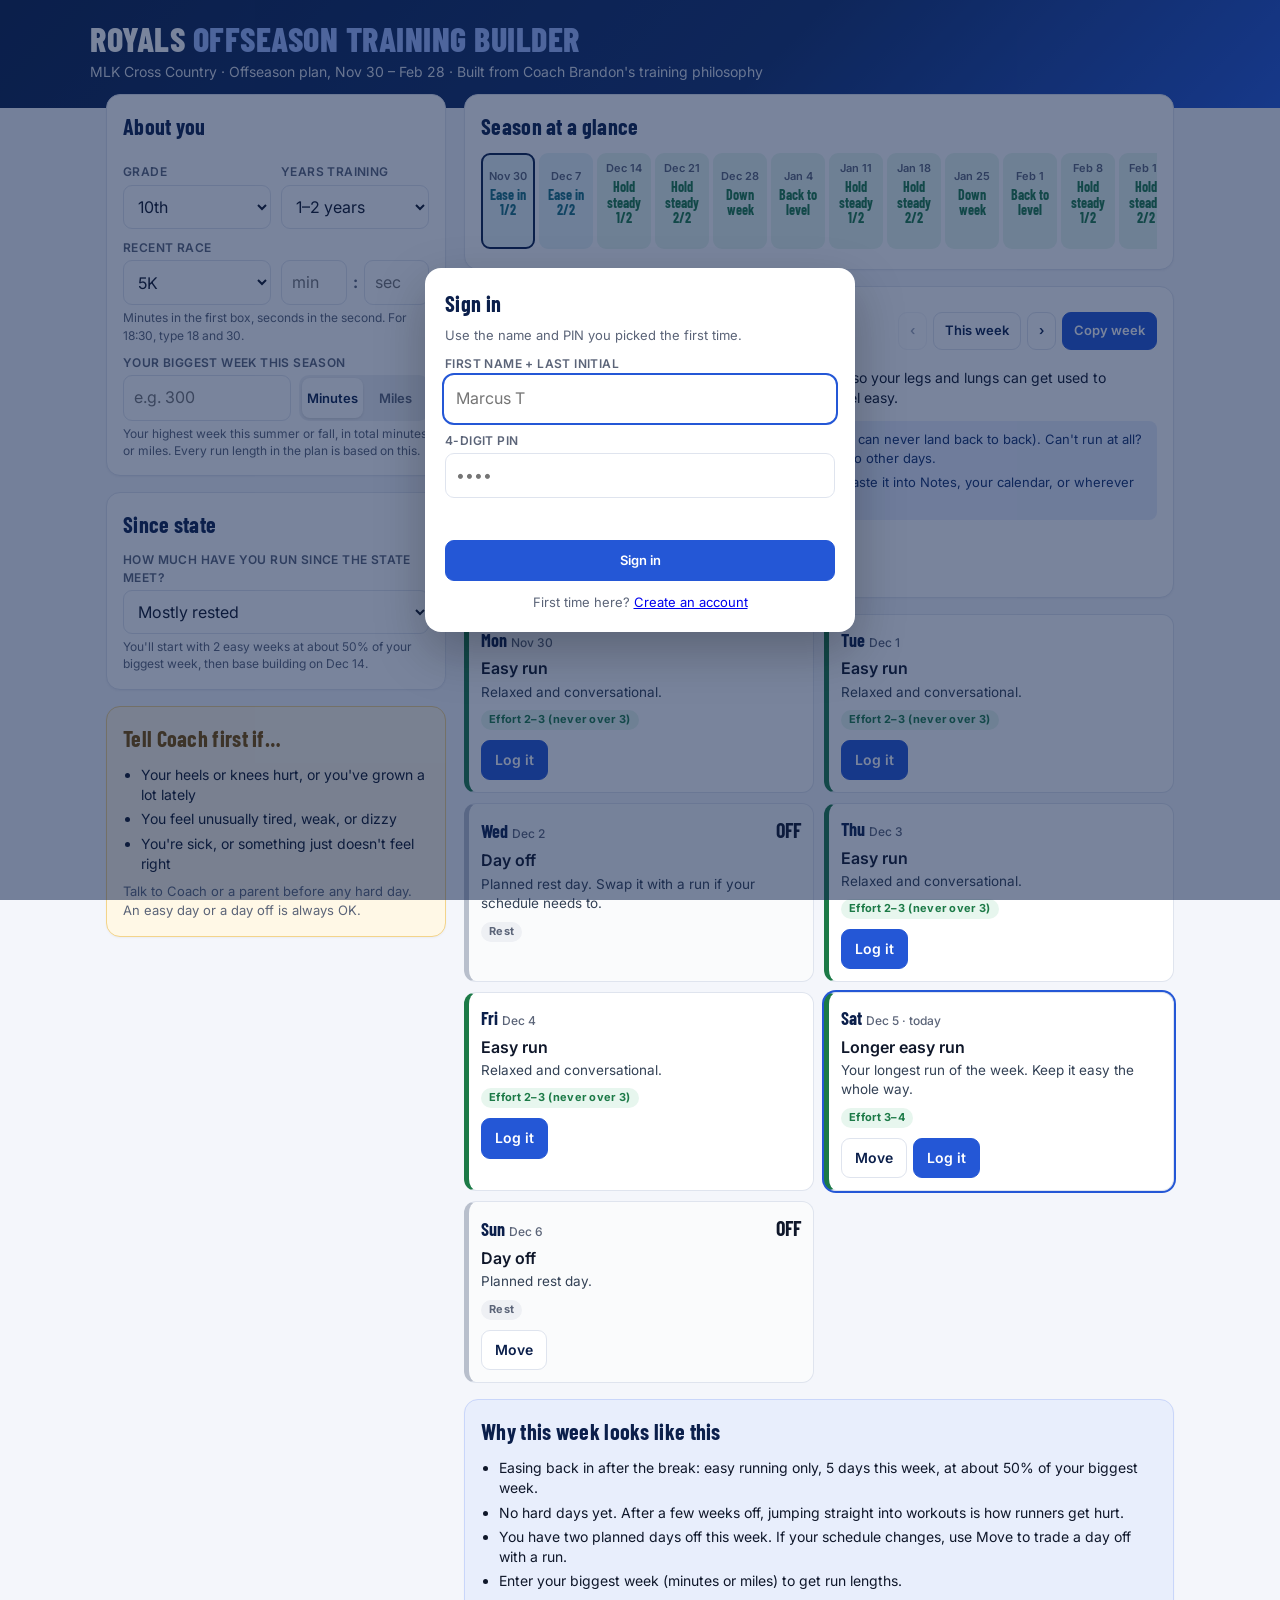
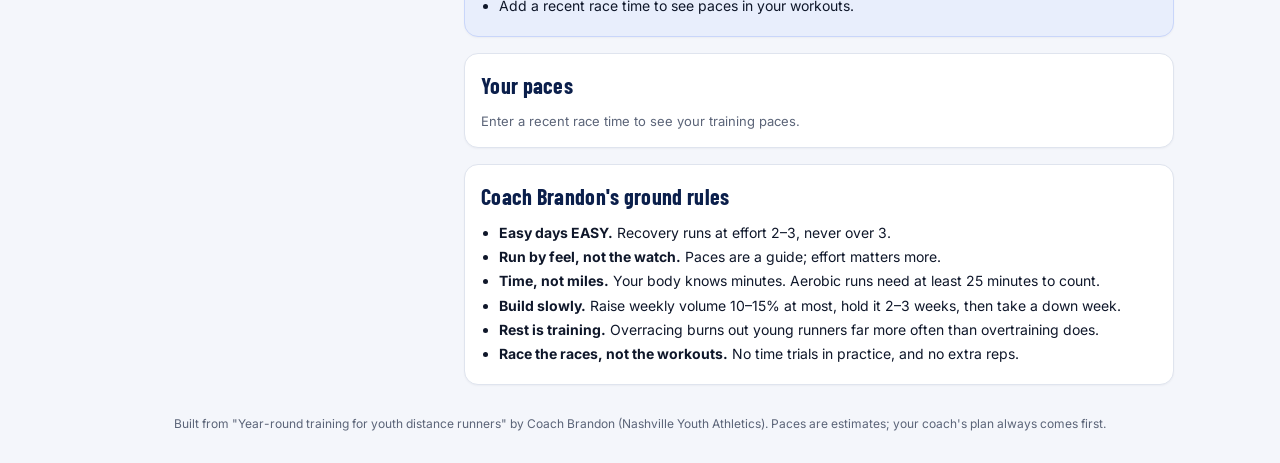
==== training/index.html @ 64d05b0b "Training app: remove Can't run; skipped runs are logged with Log it Co-Authored-By: Claude Opus 5.5 " ====
<!DOCTYPE html>
<html lang="en">
<head>
<meta charset="utf-8">
<meta name="viewport" content="width=device-width, initial-scale=1">
<title>Royals Offseason Training Builder</title>
<meta name="theme-color" content="#0b1f4b">
<meta name="apple-mobile-web-app-capable" content="yes">
<meta name="mobile-web-app-capable" content="yes">
<meta name="apple-mobile-web-app-title" content="Royals XC">
<meta name="application-name" content="Royals XC">
<link rel="apple-touch-icon" href="icon-180.png">
<link rel="icon" type="image/png" href="icon-180.png">
<link rel="preconnect" href="https://fonts.googleapis.com">
<link href="https://fonts.googleapis.com/css2?family=Barlow+Condensed:wght@600;700;800&family=Inter:wght@400;500;600;700&display=swap" rel="stylesheet">
<style>
  :root{
    --navy:#0b1f4b; --navy2:#13306e; --royal:#2457d6; --royal-l:#e8eefc;
    --ink:#0f172a; --muted:#5b6478; --line:#dfe4ee; --bg:#f4f6fb; --card:#fff;
    --easy:#e7f6ee; --easy-i:#1c7a47; --hard:#fdecec; --hard-i:#b42323;
    --long:#fff4e0; --long-i:#9a5b00; --off:#eef0f4; --off-i:#5b6478;
    --race:#ece8fd; --race-i:#5a3fc0; --act:#e6f4f7; --act-i:#17707f;
  }
  *{box-sizing:border-box}
  body{margin:0;font-family:Inter,system-ui,-apple-system,Segoe UI,sans-serif;color:var(--ink);background:var(--bg);line-height:1.45}
  header{background:linear-gradient(135deg,var(--navy),var(--navy2) 60%,var(--royal));color:#fff;padding:22px 18px 26px}
  .wrap{max-width:1100px;margin:0 auto;padding:0 16px}
  header .wrap{padding:0}
  h1{font-family:"Barlow Condensed",sans-serif;font-weight:800;letter-spacing:.5px;font-size:34px;margin:0;line-height:1}
  h1 span{color:#9fbaff}
  header p{margin:6px 0 0;opacity:.85;font-size:14px}
  h2{font-family:"Barlow Condensed",sans-serif;font-weight:700;font-size:22px;margin:0 0 10px;color:var(--navy);letter-spacing:.3px}
  .grid{display:grid;grid-template-columns:340px 1fr;gap:18px;margin:-14px auto 30px}
  @media (max-width:860px){.grid{grid-template-columns:1fr}}
  .card{background:var(--card);border:1px solid var(--line);border-radius:14px;padding:16px;box-shadow:0 1px 2px rgba(15,23,42,.04)}
  .stack{display:flex;flex-direction:column;gap:16px;min-width:0}
  label{display:block;font-size:12px;font-weight:600;color:var(--muted);margin:10px 0 4px;text-transform:uppercase;letter-spacing:.4px}
  input,select{width:100%;padding:10px 10px;border:1px solid var(--line);border-radius:9px;font:inherit;font-size:16px;background:#fff;color:var(--ink)}
  input:focus,select:focus{outline:2px solid var(--royal);outline-offset:1px;border-color:transparent}
  .row{display:grid;grid-template-columns:1fr 1fr;gap:10px}
  .hint{font-size:12px;color:var(--muted);margin-top:4px}
  .seg{display:flex;background:var(--off);border-radius:10px;padding:3px;gap:3px}
  .seg button{flex:1;border:0;background:transparent;padding:6px 4px;border-radius:8px;font:inherit;font-size:13px;font-weight:600;color:var(--muted);cursor:pointer}
  .seg button.on{background:#fff;color:var(--navy);box-shadow:0 1px 3px rgba(0,0,0,.12)}
  .race{display:flex;gap:10px;align-items:flex-start;padding:9px 0;border-bottom:1px solid var(--line)}
  .race:last-child{border-bottom:0}
  .race input[type=checkbox]{width:18px;height:18px;margin-top:2px;flex:none;accent-color:var(--royal)}
  .race .rn{font-weight:600;font-size:14px}
  .race .rd{font-size:12px;color:var(--muted)}
  .race select{margin-top:6px;padding:6px 8px;font-size:14px}
  .race .x{margin-left:auto;border:0;background:none;color:var(--muted);font-size:18px;cursor:pointer;line-height:1}
  .addrow{display:grid;grid-template-columns:1fr 1fr;gap:8px;margin-top:8px}
  .addrow input,.addrow select{font-size:14px;padding:7px 8px}
  .phase{display:flex;flex-wrap:wrap;align-items:center;gap:12px;justify-content:space-between}
  .badge{display:inline-block;background:var(--royal);color:#fff;font-family:"Barlow Condensed",sans-serif;font-weight:700;font-size:18px;padding:3px 12px;border-radius:999px;letter-spacing:.4px}
  .phase .meta{font-size:13px;color:var(--muted);margin-top:4px}
  .weeknav{display:flex;gap:6px;align-items:center}
  .btn{border:1px solid var(--line);background:#fff;border-radius:9px;padding:7px 11px;font:inherit;font-size:13px;font-weight:600;color:var(--navy);cursor:pointer}
  .btn:hover{border-color:var(--royal)}
  .btn.primary{background:var(--royal);color:#fff;border-color:var(--royal)}
  .btn:disabled{opacity:.4;cursor:default}
  .totals{display:flex;gap:18px;flex-wrap:wrap;margin-top:12px}
  .stat b{display:block;font-family:"Barlow Condensed",sans-serif;font-size:28px;color:var(--navy);line-height:1}
  .stat span{font-size:12px;color:var(--muted)}
  .strip{display:flex;gap:4px;overflow-x:auto;padding-bottom:4px}
  .wk{flex:1 0 54px;border:2px solid transparent;border-radius:9px;padding:6px 4px;text-align:center;cursor:pointer;font:inherit;background:var(--off)}
  .wk .d{font-size:11px;font-weight:600;color:var(--muted)}
  .wk .l{font-family:"Barlow Condensed",sans-serif;font-weight:700;font-size:14px;line-height:1.1;margin-top:2px}
  .wk .m{font-size:11px;color:var(--muted)}
  .wk.sel{border-color:var(--navy)}
  .wk.p-race{background:var(--race)} .wk.p-race .l{color:var(--race-i)}
  .wk.p-off{background:var(--off)} .wk.p-off .l{color:var(--off-i)}
  .wk.p-active{background:var(--act)} .wk.p-active .l{color:var(--act-i)}
  .wk.p-base{background:var(--easy)} .wk.p-base .l{color:var(--easy-i)}
  .wk.p-ease{background:var(--act)} .wk.p-ease .l{color:var(--act-i)}
  .legend{display:flex;gap:12px;flex-wrap:wrap;font-size:12px;color:var(--muted);margin-top:8px}
  .legend i{display:inline-block;width:10px;height:10px;border-radius:3px;margin-right:4px;vertical-align:-1px}
  .days{display:grid;grid-template-columns:repeat(auto-fill,minmax(250px,1fr));gap:10px}
  .day{border:1px solid var(--line);border-radius:12px;padding:12px;background:#fff;border-left-width:5px}
  .day.today{box-shadow:0 0 0 2px var(--royal)}
  .day .top{display:flex;justify-content:space-between;align-items:baseline;gap:8px}
  .day .dn{font-family:"Barlow Condensed",sans-serif;font-weight:700;font-size:18px;color:var(--navy)}
  .day .dt{font-size:12px;color:var(--muted);font-family:Inter,sans-serif;font-weight:500}
  .day .min{font-family:"Barlow Condensed",sans-serif;font-weight:700;font-size:20px}
  .day .ttl{font-weight:600;margin:4px 0 2px}
  .day .det{font-size:13.5px;color:#334155}
  .day .ex{font-size:13px;color:var(--royal);margin-top:4px}
  .chip{display:inline-block;font-size:11px;font-weight:700;padding:2px 8px;border-radius:999px;margin-top:8px;letter-spacing:.3px}
  .k-easy{border-left-color:var(--easy-i)} .k-easy .chip{background:var(--easy);color:var(--easy-i)}
  .k-hard{border-left-color:var(--hard-i)} .k-hard .chip{background:var(--hard);color:var(--hard-i)}
  .k-long{border-left-color:var(--long-i)} .k-long .chip{background:var(--long);color:var(--long-i)}
  .k-off{border-left-color:#b8bfcc;background:#fafbfc} .k-off .chip{background:var(--off);color:var(--off-i)}
  .k-act{border-left-color:var(--act-i)} .k-act .chip{background:var(--act);color:var(--act-i)}
  .k-race{border-left-color:var(--race-i)} .k-race .chip{background:var(--race);color:var(--race-i)}
  table{width:100%;border-collapse:collapse;font-size:14px}
  th,td{text-align:left;padding:7px 6px;border-bottom:1px solid var(--line)}
  th{font-size:11px;text-transform:uppercase;letter-spacing:.4px;color:var(--muted)}
  td.n{font-variant-numeric:tabular-nums;font-weight:600}
  ul{margin:0;padding-left:18px} li{margin:4px 0;font-size:14px}
  .warn{background:#fff8e6;border:1px solid #f3d48a}
  .warn h2{color:#7a4d00}
  .muted{color:var(--muted);font-size:13px}
  .info{background:var(--royal-l);border:1px solid #c9d6fa}
  .toast{position:fixed;bottom:18px;left:50%;transform:translateX(-50%);background:var(--navy);color:#fff;padding:9px 16px;border-radius:999px;font-size:14px;opacity:0;transition:opacity .2s;pointer-events:none}
  .toast.show{opacity:1}
  .hdr{display:flex;justify-content:space-between;align-items:flex-end;gap:12px;flex-wrap:wrap}
  .acct{font-size:13px;text-align:right}
  .acct b{font-weight:600}
  .acct button{background:rgba(255,255,255,.15);color:#fff;border:1px solid rgba(255,255,255,.35);border-radius:8px;padding:4px 9px;font:inherit;font-size:12px;cursor:pointer;margin-left:6px}
  .sync{display:block;font-size:11.5px;opacity:.8;margin-top:3px}
  .acts{display:flex;gap:6px;flex-wrap:wrap;margin-top:10px}
  .acts button{border:1px solid var(--line);background:#fff;border-radius:9px;padding:9px 13px;min-height:40px;font:inherit;font-size:14px;font-weight:600;color:var(--navy);cursor:pointer}
  .acts button.log{background:var(--royal);border-color:var(--royal);color:#fff}
  .logged{margin-top:8px;font-size:13px;font-weight:600;color:var(--easy-i);background:var(--easy);border-radius:8px;padding:5px 8px}
  .logged.hurt{color:var(--hard-i);background:var(--hard)}
  .moved{font-size:11px;font-weight:700;color:var(--royal);margin-left:6px}
  .ov{position:fixed;inset:0;background:rgba(11,31,75,.55);display:none;align-items:center;justify-content:center;padding:16px;z-index:50}
  .ov.show{display:flex}
  .modal{background:#fff;border-radius:16px;max-width:430px;width:100%;padding:20px;max-height:90vh;overflow:auto;box-shadow:0 20px 50px rgba(0,0,0,.25)}
  .modal h2{margin-bottom:6px}
  .opt{display:block;width:100%;text-align:left;border:1px solid var(--line);background:#fff;border-radius:10px;padding:10px 12px;margin-top:8px;font:inherit;font-size:14px;cursor:pointer}
  .opt:hover{border-color:var(--royal)}
  .opt[disabled]{opacity:.5;cursor:default}
  .opt small{display:block;color:var(--muted);font-size:12px}
  .err{color:var(--hard-i);font-size:13px;margin-top:8px;min-height:18px}
  .mrow{display:flex;gap:8px;margin-top:16px}
  .mrow .btn{flex:1;padding:10px}
  .banner{background:#fff8e6;border-bottom:1px solid #f3d48a;color:#7a4d00;font-size:13px;text-align:center;padding:7px 12px;display:none}
  .banner.show{display:block}
  .check{display:flex;align-items:center;gap:8px;margin-top:12px;font-size:14px;font-weight:600}
  .check input{width:18px;height:18px;accent-color:var(--hard-i)}
  textarea{width:100%;padding:9px 10px;border:1px solid var(--line);border-radius:9px;font:inherit;font-size:16px;min-height:70px;resize:vertical}
  .stat.small b{font-size:20px;padding-top:6px}
  .tips{margin-top:12px;background:var(--royal-l);border-left:4px solid var(--royal);border-radius:8px;padding:9px 12px;font-size:13px;line-height:1.45;color:var(--navy2)}
  .tips p{margin:0}
  .tips p + p{margin-top:6px}
  .tips p:empty{display:none}
  .tips b{color:var(--navy)}
  .btn{min-height:38px}
  .banner.show + .grid{margin-top:14px}
  .editinfo{display:none}
  @media (max-width:860px){
    header{padding:18px 16px 24px}
    h1{font-size:28px}
    header p{font-size:13px}
    .grid.ready > .stack:last-child{order:-1}
    .grid.ready .editinfo{display:inline-flex;align-items:center}
    .weeknav{flex-wrap:wrap}
    .modal{padding:18px;border-radius:14px}
    .ov{align-items:flex-end;padding:0}
    .modal{max-width:none;border-radius:16px 16px 0 0;max-height:88vh}
  }
  footer{text-align:center;font-size:12px;color:var(--muted);padding:0 16px 30px}
</style>
</head>
<body>
<header>
  <div class="wrap hdr">
    <div>
      <h1>ROYALS <span>OFFSEASON TRAINING BUILDER</span></h1>
      <p>MLK Cross Country · Offseason plan, Nov 30 – Feb 28 · Built from Coach Brandon's training philosophy</p>
    </div>
    <div class="acct" id="acct"></div>
  </div>
</header>
<div class="banner" id="banner"></div>

<div class="wrap grid">
  <!-- LEFT -->
  <div class="stack" id="infoCol">
    <div class="card">
      <h2>About you</h2>
      <div class="row">
        <div>
          <label for="grade">Grade</label>
          <select id="grade">
            <option value="9">9th</option><option value="10">10th</option>
            <option value="11">11th</option><option value="12">12th</option>
          </select>
        </div>
        <div>
          <label for="tage">Years training</label>
          <select id="tage">
            <option value="new">First season</option>
            <option value="mid">1–2 years</option>
            <option value="adv">3+ years</option>
          </select>
        </div>
      </div>
      <label>Recent race</label>
      <div class="row">
        <select id="event">
          <option value="5000">5K</option>
          <option value="2mi">2 mile</option>
          <option value="3200">3200 m</option>
          <option value="1600">1600 m</option>
          <option value="mile">Mile</option>
        </select>
        <div style="display:grid;grid-template-columns:1fr auto 1fr;gap:6px;align-items:center">
          <input id="tMin" type="number" inputmode="numeric" min="0" max="99" placeholder="min" aria-label="Minutes">
          <b style="color:var(--muted)">:</b>
          <input id="tSec" type="number" inputmode="numeric" min="0" max="59" placeholder="sec" aria-label="Seconds">
        </div>
      </div>
      <div class="hint">Minutes in the first box, seconds in the second. For 18:30, type 18 and 30.</div>
      <label for="peak">Your biggest week this season</label>
      <div style="display:grid;grid-template-columns:1fr 130px;gap:8px">
        <input id="peak" type="number" min="0" step="any" placeholder="e.g. 300">
        <div class="seg" id="unit"><button data-v="min">Minutes</button><button data-v="mi">Miles</button></div>
      </div>
      <div class="hint" id="peakHint">Your highest week this summer or fall, in total minutes or miles. Every run length in the plan is based on this.</div>
    </div>

    <div class="card">
      <h2>Since state</h2>
      <label for="since">How much have you run since the state meet?</label>
      <select id="since">
        <option value="rested">Mostly rested</option>
        <option value="some">Some easy runs</option>
        <option value="regular">Kept running regularly</option>
      </select>
      <div class="hint" id="sinceHint">This sets how gently your plan starts on Nov 30.</div>
    </div>

    <div class="card warn">
      <h2>Tell Coach first if…</h2>
      <ul>
        <li>Your heels or knees hurt, or you've grown a lot lately</li>
        <li>You feel unusually tired, weak, or dizzy</li>
        <li>You're sick, or something just doesn't feel right</li>
      </ul>
      <p class="muted" style="margin:8px 0 0">Talk to Coach or a parent before any hard day. An easy day or a day off is always OK.</p>
    </div>
  </div>

  <!-- RIGHT -->
  <div class="stack">
    <div class="card">
      <h2>Season at a glance</h2>
      <div class="strip" id="strip"></div>
    </div>

    <div class="card">
      <div class="phase">
        <div>
          <span class="badge" id="phaseName">—</span>
          <div class="meta" id="phaseMeta"></div>
        </div>
        <div class="weeknav">
          <button class="btn" id="prev" aria-label="Previous week">‹</button>
          <button class="btn" id="thisWk">This week</button>
          <button class="btn" id="next" aria-label="Next week">›</button>
          <button class="btn primary" id="copy">Copy week</button>
          <button class="btn editinfo" id="editInfo">My info</button>
        </div>
      </div>
      <p id="phaseBlurb" style="margin:10px 0 0;font-size:14px"></p>
      <div class="tips">
        <p id="flexHint"></p>
        <p><b>Copy week</b> copies this week's plan as text, so you can paste it into Notes, your calendar, or wherever you want.</p>
      </div>
      <div class="totals" id="totals"></div>
    </div>

    <div class="days" id="days"></div>

    <div class="card info">
      <h2>Why this week looks like this</h2>
      <ul id="why"></ul>
    </div>

    <div class="card">
      <h2>Your paces</h2>
      <div id="paces"></div>
    </div>

    <div class="card">
      <h2>Coach Brandon's ground rules</h2>
      <ul>
        <li><b>Easy days EASY.</b> Recovery runs at effort 2–3, never over 3.</li>
        <li><b>Run by feel, not the watch.</b> Paces are a guide; effort matters more.</li>
        <li><b>Time, not miles.</b> Your body knows minutes. Aerobic runs need at least 25 minutes to count.</li>
        <li><b>Build slowly.</b> Raise weekly volume 10–15% at most, hold it 2–3 weeks, then take a down week.</li>
        <li><b>Rest is training.</b> Overracing burns out young runners far more often than overtraining does.</li>
        <li><b>Race the races, not the workouts.</b> No time trials in practice, and no extra reps.</li>
      </ul>
    </div>
  </div>
</div>

<footer>Built from "Year-round training for youth distance runners" by Coach Brandon (Nashville Youth Athletics). Paces are estimates; your coach's plan always comes first.</footer>
<div class="toast" id="toast"></div>
<div class="ov" id="ov"><div class="modal" id="modal" role="dialog" aria-modal="true"></div></div>

<script>
(function(){
  // Paste the Google Apps Script web app URL here. Leave empty to run without saving to the team Sheet.
  const API_URL = "https://script.google.com/macros/s/AKfycbyN1mjMVPhzrtuq2PAAvXBDLstGLhq-Xjg35bJGu5bC55Ksp9wz_vgMCnXfyFlCyE2B/exec";
  const $ = id => document.getElementById(id);
  const DAYS=["Mon","Tue","Wed","Thu","Fri","Sat","Sun"];
  const DIST={"1600":1600,"mile":1609.34,"3200":3200,"2mi":3218.69,"5000":5000};
  const D = (y,m,d) => new Date(y,m-1,d);
  const START=D(2026,11,30), END=D(2027,2,28), STATE=D(2026,11,7);
  const OFF_DAYS=10, ACTIVE_DAYS=14;
  const RACES=[
    {id:"rl",   name:"Running Lane XC Championships", date:"2026-12-05", dist:"5k"}
  ];
  const TURKEY_DAYS=[["2026-11-26","Thu, Nov 26 (Thanksgiving)"],["2026-11-27","Fri, Nov 27"],["2026-11-28","Sat, Nov 28"],["2026-11-29","Sun, Nov 29"]];

  // ---------- state ----------
  let S={grade:"10",tage:"mid",event:"5000",time:"",peak:"",unit:"min",races:{},turkey:false,turkeyDay:"2026-11-26",custom:[],weeks:{},since:"rested"};
  const BLANK=JSON.parse(JSON.stringify(S));
  try{ const s=JSON.parse(localStorage.getItem("royalsTB2")||"null"); if(s) S=Object.assign(S,s); }catch(e){}
  let LOGS={}; try{ LOGS=JSON.parse(localStorage.getItem("royalsLogs")||"{}")||{}; }catch(e){}
  let SESS=null; try{ SESS=JSON.parse(localStorage.getItem("royalsSess")||"null"); }catch(e){}
  const saveLocal=()=>{ try{ localStorage.setItem("royalsTB2",JSON.stringify(S)); localStorage.setItem("royalsLogs",JSON.stringify(LOGS)); }catch(e){} };
  let saveTimer=null;
  const save=()=>{ saveLocal(); if(API_URL && SESS){ clearTimeout(saveTimer); setSync("Saving…"); saveTimer=setTimeout(pushSettings,1200); } };

  // ---------- date helpers ----------
  const parseISO=s=>{ const [y,m,d]=s.split("-").map(Number); return new Date(y,m-1,d); };
  const iso=d=>d.getFullYear()+"-"+String(d.getMonth()+1).padStart(2,"0")+"-"+String(d.getDate()).padStart(2,"0");
  const addDays=(d,n)=>{ const x=new Date(d); x.setDate(x.getDate()+n); return x; };
  const dayDiff=(a,b)=>Math.round((a-b)/864e5);
  const mondayOf=d=>{ const x=new Date(d.getFullYear(),d.getMonth(),d.getDate()); x.setDate(x.getDate()-((x.getDay()+6)%7)); return x; };
  const short=d=>d.toLocaleDateString(undefined,{month:"short",day:"numeric"});
  const today=(()=>{ const n=new Date(); return new Date(n.getFullYear(),n.getMonth(),n.getDate()); })();

  // ---------- paces ----------
  function parseTime(s){ if(!s) return null; s=String(s).trim(); if(!s) return null;
    if(!s.includes(":")){ const m=s.match(/^(\d{1,2})[.,\s](\d{1,2})$/); if(m) s=m[1]+":"+m[2].padStart(2,"0"); }
    const p=s.split(":").map(Number); if(p.some(isNaN)) return null; let t=0; for(const v of p) t=t*60+v; return t>0?t:null; }
  function fmt(sec){ sec=Math.round(sec); const m=Math.floor(sec/60), s=sec%60; return m+":"+String(s).padStart(2,"0"); }
  let P=null;
  // Coach: show a 5–10 minute range instead of one number (5-min range under 60 min, 10-min range at 60+)
  function band(x){ if(!x || !x.min || x.kind==="off" || x.kind==="race") return null;
    const w = x.min>=60 ? 10 : 5; const lo=Math.max(25, Math.floor((x.min-w/2)/5)*5); return [lo, lo+w]; }
  const bandTxt = x => { const b=band(x); return b ? `${b[0]}–${b[1]} min` : (x&&x.min? x.min+" min" : ""); };
  function weekBand(ds){ let lo=0, hi=0; ds.forEach(x=>{ if(!x||!x.min) return; const b=band(x); if(b){ lo+=b[0]; hi+=b[1]; } else { lo+=x.min; hi+=x.min; } }); return [lo,hi]; }
  // Tinman's Running Calculator (finalsurge.com/tinman-calculator), 5K input, every 30 s from 14:30 to 30:00.
  // Columns: 5K sec, eq 800, eq mile, eq 3000, eq 2 mi, eq 5K, eq 10K, easy slow/fast, recovery slow/fast, CV slow/fast, tempo slow/fast (paces in sec per mile)
  const TIN=[[870,116,256.2,506.8,545.9,870,1811.3,417.5,390.7,466.4,432.4,299.2,292.6,338.1,321.3],[900,120,265,524.2,564.8,900,1873.8,431.1,403.5,481.6,446.5,309,302.2,349.2,331.7],[930,124.1,273.9,541.7,583.6,930,1936.2,444.7,416.2,496.8,460.6,318.7,311.7,360.2,342.2],[960,128.1,282.7,559.2,602.4,960,1998.7,458.2,428.9,511.9,474.7,328.4,321.2,371.2,352.6],[990,132.1,291.5,576.7,621.2,990,2061.1,471.8,441.6,527.1,488.7,338.2,330.7,382.1,363.1],[1020,136.1,300.4,594.1,640.1,1020,2123.6,485.3,454.2,542.2,502.7,347.8,340.2,393.1,373.5],[1050,140.1,309.2,611.6,658.9,1050,2186.1,498.8,466.9,557.2,516.7,357.5,349.6,404,383.8],[1080,144.1,318,629.1,677.7,1080,2248.5,512.2,479.5,572.3,530.6,367.2,359.1,414.9,394.2],[1110,148.1,326.9,646.6,696.5,1110,2311,525.7,492.1,587.3,544.6,376.8,368.5,425.8,404.6],[1140,152.1,335.7,664,715.4,1140,2373.4,539.1,504.6,602.3,558.5,386.4,377.9,436.7,414.9],[1170,156.1,344.5,681.5,734.2,1170,2435.9,552.5,517.2,617.3,572.4,396,387.3,447.6,425.2],[1200,160.1,353.4,699,753,1200,2498.4,565.9,529.7,632.3,586.2,405.6,396.7,458.4,435.5],[1230,164.1,362.2,716.5,771.8,1230,2560.8,579.3,542.2,647.2,600.1,415.2,406.1,469.2,445.8],[1260,168.1,371,733.9,790.7,1260,2623.3,592.6,554.7,662.1,613.9,424.8,415.4,480,456.1],[1290,172.1,379.9,751.4,809.5,1290,2685.7,606,567.2,677,627.7,434.4,424.8,490.8,466.3],[1320,176.1,388.7,768.9,828.3,1320,2748.2,619.3,579.7,691.9,641.5,443.9,434.1,501.6,476.6],[1350,180.1,397.5,786.4,847.1,1350,2810.7,632.6,592.1,706.7,655.3,453.4,443.4,512.4,486.8],[1380,184.1,406.4,803.8,866,1380,2873.1,645.9,604.5,721.6,669.1,463,452.7,523.2,497.1],[1410,188.1,415.2,821.3,884.8,1410,2935.6,659.1,617,736.4,682.8,472.5,462,533.9,507.3],[1440,192.1,424,838.8,903.6,1440,2998,672.4,629.4,751.2,696.5,482,471.3,544.6,517.5],[1470,196.1,432.9,856.3,922.4,1470,3060.5,685.6,641.7,766,710.2,491.4,480.6,555.3,527.6],[1500,200.1,441.7,873.7,941.3,1500,3122.9,698.8,654.1,780.8,723.9,500.9,489.8,566.1,537.8],[1530,204.1,450.5,891.2,960.1,1530,3185.4,712,666.5,795.5,737.6,510.4,499.1,576.7,548],[1560,208.1,459.4,908.7,978.9,1560,3247.9,725.2,678.8,810.2,751.2,519.8,508.3,587.4,558.1],[1590,212.1,468.2,926.2,997.7,1590,3310.3,738.4,691.1,824.9,764.9,529.3,517.6,598.1,568.2],[1620,216.1,477,943.6,1016.6,1620,3372.8,751.5,703.5,839.6,778.5,538.7,526.8,608.7,578.4],[1650,220.1,485.9,961.1,1035.4,1650,3435.2,764.7,715.8,854.3,792.1,548.1,536,619.4,588.5],[1680,224.1,494.7,978.6,1054.2,1680,3497.7,777.8,728,869,805.7,557.5,545.2,630,598.6],[1710,228.1,503.5,996.1,1073.1,1710,3560.2,790.9,740.3,883.6,819.3,566.9,554.4,640.7,608.7],[1740,232.1,512.4,1013.5,1091.9,1740,3622,804,752.6,898.3,832.9,576.3,563.6,651.3,618.8],[1770,236.1,521.2,1031,1110.7,1770,3685,817.1,764.8,912.9,846.4,585.7,572.8,661.9,628.8],[1800,240.1,530,1048.5,1129.5,1800,3747,830.2,777.1,927.5,860,595.1,581.9,672.5,638.9]];
  const AEROBIC_FLOOR=420; // Coach: no aerobic run faster than 7:00/mi
  function tin(col,t5){ const R=TIN; let i=0; while(i<R.length-2 && R[i+1][0]<t5) i++;
    const a=R[i], b=R[i+1], f=(t5-a[0])/(b[0]-a[0]); return a[col]+(b[col]-a[col])*f; }
  // race time -> Tinman 5K equivalent (ratios from the same calculator)
  const TO5K={"5000":1,"mile":0.29446,"1600":0.29252,"2mi":0.62749,"3200":0.62364};
  function makePaces(){
    const t=parseTime(S.time); if(!t) return null;
    const t5=t/(TO5K[S.event]||1);
    const race={"800":[1,800],"mile":[2,1609.34],"3k":[3,3000],"2mi":[4,3218.69],"5k":[5,5000],"10k":[6,10000]}; const o={};
    for(const k in race){ const [c,d]=race[k]; o[k]={ppm:tin(c,t5)/d}; }
    const cv=(tin(11,t5)+tin(12,t5))/2; o.cv={ppm:cv/1609.34};
    // Aerobic band (option B, Coach-approved caution): fast end of Tinman easy -> fast end of Tinman recovery, never faster than 7:00
    const eF=Math.max(AEROBIC_FLOOR,tin(8,t5)), eS=Math.max(eF+15,tin(10,t5));
    o.easy=[eF,eS]; o.rec=[tin(10,t5),tin(9,t5)]; o.t5=t5;
    o.easyMile=(eF+eS)/2; return o;
  }
  const paceRange=r=>`${fmt(r[0])}–${fmt(r[1])}/mi`;
  const pz=k=>P?` (${fmt(P[k].ppm*1609.34)}/mi · ${fmt(P[k].ppm*400)} per 400)`:"";
  const sp=(m,k)=>P?` (~${fmt(P[k].ppm*m)} each)`:"";
  const RPNAME={"5k":"5K","2mi":"2-mile","mile":"mile"};
  const AERDET=(base)=> (base||"Conversational pace.") + (P?` About ${paceRange(P.easy)}, or slower.`:"");
  const RECDET=()=> "Very easy. Keep it short." + (P?` About ${paceRange(P.rec)}.`:"");

  // ---------- workout pieces ----------
  const E={rec:"Effort 2–3 (never over 3)",aer:"Effort 3–4",longProg:"Effort 4 → 7 by the last 10 min",tempo:"Effort 7–8",prog:"Effort 2–3 → 7–8",rp:"Race-pace work",cap:"98% — hard, not all-out",race:"Race day",off:"Rest",act:"Optional · effort 2–3"};
  const HILLS="+ hill striders after: 6–8 × ~20 sec up a gentle (4–5%) hill at mile-race effort, walk/jog down";
  const STRIDES=()=>"+ 6–10 striders: 70–100 m at mile race pace"+(P?` (~${fmt(P.mile.ppm*100)} per 100 m)`:"")+", full recovery";
  const WUCD=" Warm up and cool down 10–15 min each.";

  // ---------- races ----------
  function chosenRaces(){
    const list=[];
    RACES.forEach(r=>{ if(S.races[r.id]) list.push({name:r.name,date:parseISO(r.date),dist:r.dist}); });
    (S.custom||[]).forEach(c=>{ if(c.on!==false && c.date) list.push({name:c.name||"Race",date:parseISO(c.date),dist:c.dist||"5k"}); });
    return list.filter(r=>r.date>=START && r.date<=END).sort((a,b)=>a.date-b.date);
  }

  // ---------- day rules ----------
  const isHard = x => !!x && (x.kind==="hard" || x.kind==="long" || !!x.long || x.kind==="race");
  const isLocked = x => !x || x.kind==="race" || x.ttl==="Shakeout" || x.phase==="off" || x.phase==="active" || /Thanksgiving/.test(x.ttl||"");

  // ---------- plan engine ----------
  const DEFAULT_EASY=8.5*60; // sec/mile if no race time
  function peakMinutes(){
    const v=+S.peak||0; if(S.unit!=="mi") return v;
    const pace=P?P.easyMile:DEFAULT_EASY; return Math.round(v*pace/60/5)*5;
  }
  const isNewer = () => S.tage==="new" || String(S.grade)==="9";
  const ceilPct = () => isNewer() ? 1.05 : 1.10;   // Coach: top out 5–10% above last season's max
  function startLevel(){ const base={rested:0,some:1,regular:2}[S.since||"rested"]; let lv=Math.min(2, base + (S.tage==="adv"?1:0)); if(isNewer()) lv=Math.min(lv,1); return lv; }
  function plan(){
    P=makePaces();
    const peak=peakMinutes();
    const races=[], last=STATE, offEnd=STATE, activeEnd=STATE, turkey=null;
    const baseStart=new Date(START);
    const r5=x=>Math.round(x/5)*5;
    const days={};

    // pass 2: base weeks (Mon–Sun)
    const inc = S.tage==="adv"?0.15:0.10;
    const HOLD = 2;   // manual: hold a new level 2–3 weeks; 2 so everyone reaches the ceiling by Feb 28
    const lv=startLevel();               // 0 = mostly rested, 1 = some easy runs, 2 = kept running
    const startPct=[0.5,0.6,0.7][lv], easeWeeks = lv===2 ? 0 : 2;
    let v=peak*startPct, L=peak, ph="ramp", hold=0, k=0, prevPlanned=0;
    const weekInfo={};
    for(let m=new Date(baseStart); m<=END; m=addDays(m,7), k++){
      let T,label,note;
      if(k<easeWeeks){
        if(k>0) v=v*1.10; T=Math.round(v/5)*5; label=`Ease in ${k+1}/2`;
        note = k===0 ? `Easing back in after the break: easy running only, 5 days this week, at about ${Math.round(startPct*100)}% of your biggest week.`
                     : "Still easing in: a little more running, plus one day of relaxed strides. Workouts start next week.";
        const ease=[
          {kind:"easy",flex:true,w:1,ttl:"Easy run",det:AERDET("Relaxed and conversational."),eff:E.rec},
          {kind:"easy",flex:true,w:1,ttl:"Easy run",det:AERDET("Relaxed and conversational."),eff:E.rec},
          {kind:"off",fixed:0,ttl:"Day off",det:"Planned rest day. Swap it with a run if your schedule needs to.",eff:E.off},
          {kind:"easy",flex:true,w:1,ttl:"Easy run",det:AERDET("Relaxed and conversational."),ex:k===1?STRIDES():"",eff:E.rec},
          {kind:"easy",flex:true,w:1,ttl:"Easy run",det:AERDET("Relaxed and conversational."),eff:E.rec},
          {kind:"easy",flex:true,w:1.3,ttl:"Longer easy run",det:AERDET("Your longest run of the week. Keep it easy the whole way."),eff:E.aer},
          {kind:"off",fixed:0,ttl:"Day off",det:"Planned rest day.",eff:E.off}
        ].map(o=>Object.assign({},o));
        if(T>0){ const flex=ease.filter(o=>o.flex), sw=flex.reduce((a,o)=>a+o.w,0);
          flex.forEach(o=>o.min=r5(Math.min(80,Math.max(25,T*o.w/sw)))); ease.forEach(o=>{ if(o.min==null) o.min=o.fixed||0; }); prevPlanned=ease.reduce((t,o)=>t+(o.min||0),0); }
        ease.forEach((o,i)=>{ const dd=addDays(m,i); o.phase="ease"; o.date=dd; days[iso(dd)]=o; });
        weekInfo[iso(m)]={T,label,note};
        continue;
      }
      if(ph==="ramp"){ if(k>0) v=Math.min((k===easeWeeks&&prevPlanned?prevPlanned:v)*(1+inc),L); T=v; label="Build";
        note= k===0 ? `First week back. You start at about ${Math.round(startPct*100)}% of your biggest week and build up from there.`
            : k===easeWeeks ? `Base building starts: workouts, hills, and a long run, with volume up about ${Math.round(inc*100)}% from last week.`
            : `Build week: up to ${Math.round(inc*100)}% more than last week.`;
        if(v>=L-0.5){ ph="hold"; hold=1; label=`Hold steady 1/${HOLD}`; note=`You're back to your biggest week. Hold it here for ${HOLD} weeks.`; } }
      else if(ph==="hold"){ hold++; T=L; label=`Hold steady ${hold}/${HOLD}`; note=`Same volume as last week, week ${hold} of ${HOLD} at this level.`; if(hold>=HOLD) ph="down"; }
      else if(ph==="down"){ T=L*0.9; label="Down week"; note="Down week: about 10% less, and a full day off. Get ready for a new high."; ph="return"; }
      else { T=L; const cap=peak*ceilPct(), next=Math.min(L*1.10,cap);
        label="Back to level"; note = next>L+0.5 ? "Back up to your previous high. Next week sets a new personal best." : `Back up to your top level. You've reached your offseason ceiling (about ${Math.round((ceilPct()-1)*100)}% above your biggest XC week), so you'll hold here from now on.`;
        L=next; ph="hold"; hold=0; }
      T=Math.round(T/5)*5;
      const down=label==="Down week";
      const variants=[
        {kind:"hard",flex:true,w:1.1,ttl:"Progression run",det:"Start easy and get a little faster the whole way. Finish the last 20% strong.",eff:E.prog},
        {kind:"hard",flex:true,w:1.1,ttl:"Fartlek",det:"A slightly longer run with 8–10 hard surges at 2-mile/5K race effort. Pick a light pole or mailbox, run hard to it, then settle back to easy.",eff:"Easy + surges"}
      ];
      if(S.tage==="adv"){ const len=[20,25,30][k%3]; variants.push({kind:"hard",fixed:len+25,ttl:"Tempo run",det:`${len} min at a comfortably hard effort. Run by feel and don't chase a pace.`+WUCD,eff:E.tempo}); }
      const tpl=[
        {kind:"easy",flex:true,w:1,ttl:"Aerobic run",det:AERDET(),ex:STRIDES(),eff:E.aer},
        {kind:"easy",flex:true,w:1,ttl:"Aerobic run",det:AERDET(),eff:E.aer},
        variants[k%variants.length],
        down?{kind:"off",fixed:0,ttl:"Day off",det:"Your planned day off. High schoolers take one about every 3–4 weeks.",eff:E.off}
            :{kind:"easy",fixed:25,ttl:"Recovery run",det:RECDET(),eff:E.rec},
        {kind:"easy",flex:true,w:1,ttl:"Aerobic run",det:AERDET("Conversational pace, the day before your long run."),ex:HILLS,eff:E.aer},
        {kind:"long",long:true,ttl:"Long run",det:"Start relaxed and build to a steady effort."+(P?` Start around ${fmt(P.easy[1])}/mi.`:""),eff:E.longProg},
        {kind:"easy",flex:true,w:1,ttl:"Aerobic run",det:AERDET(),eff:E.aer}
      ].map(o=>Object.assign({},o));
      // lower-volume weeks: fewer, full-length runs instead of many too-short ones
      if(T>0 && T<200 && tpl[3].kind!=="off") tpl[3]={kind:"off",fixed:0,ttl:"Day off",det:"A planned day off, so the rest of your runs can be full length (25+ minutes).",eff:E.off};
      if(T>0 && T<160) tpl[6]={kind:"off",fixed:0,ttl:"Day off",det:"A planned day off, so the rest of your runs can be full length (25+ minutes).",eff:E.off};
      // holidays
      tpl.forEach((o,i)=>{ const dd=addDays(m,i); if(iso(dd)==="2026-12-25"){ tpl[i]={kind:"off",fixed:0,ttl:"Merry Christmas",det:"Day off. Enjoy it.",eff:E.off}; } });
      if(T>0){
        const lr=tpl.find(o=>o.long); const lm=r5(Math.min(120,Math.max(25,T*0.2))); lr.min=lm; lr.det="About 20% of your week. "+lr.det;
        const fixed=tpl.reduce((a,o)=>a+(o.fixed||0),0);
        const flex=tpl.filter(o=>o.flex), sw=flex.reduce((a,o)=>a+o.w,0), rem=T-fixed-lm;
        flex.forEach(o=>o.min=r5(Math.min(90,Math.max(25,rem*o.w/sw))));
        tpl.forEach(o=>{ if(o.min==null) o.min=o.fixed||0; });
      }
      tpl.forEach((o,i)=>{ const dd=addDays(m,i); if(dd>END) return; o.phase="base"; o.date=dd; days[iso(dd)]=o; });
      weekInfo[iso(m)]={T,label,note};
    }
    return {days,races,last,offEnd,activeEnd,baseStart,weekInfo,turkey};
  }

  // ---------- weeks ----------
  const MONDAYS=[]; for(let m=mondayOf(START); m<=END; m=addDays(m,7)) MONDAYS.push(new Date(m));
  let wi=Math.max(0,Math.min(MONDAYS.length-1, MONDAYS.findIndex(m=>dayDiff(today,m)>=0&&dayDiff(today,m)<7)));
  if(wi<0) wi=0;

  const PH={
    race:{name:"Racing · Holding Your Peak",blurb:"You've done the work, so this stretch is about staying sharp. Volume stays at taper level. Hard days are short and high quality with lots of recovery. You can hold a peak for about 2–3 weeks."},
    off:{name:"Complete Rest",blurb:"Take 7–10 days completely off. Your body and mind need it after a long season, and it's what keeps you improving year after year."},
    active:{name:"Active Rest",blurb:"Stay active without formal training: other sports, light jogs, time with family. You're getting ready, mentally and physically, for the next build."},
    ease:{name:"Easing Back In",blurb:"Welcome back. These first weeks are easy running only, so your legs and lungs can get used to running again before workouts start. Every run should feel easy."},
    base:{name:"Base Building",blurb:"Build a bigger engine. This phase is about time on your feet, not pace. You'll work back to your biggest week, then set new personal bests. Leave the watch at home except to time the run."}
  };

  const ID=[0,1,2,3,4,5,6];
  let BASE_DAYS={};   // plan before any athlete changes
  function arrangeAll(R){
    BASE_DAYS=Object.assign({},R.days);
    R.reset=[];
    MONDAYS.forEach(m=>{
      const k=iso(m), perm=S.weeks&&S.weeks[k]; if(!perm) return;
      if(!validPerm(R,m,perm)){ delete S.weeks[k]; R.reset.push(m); return; }
      applyPerm(R,m,perm);
    });
  }
  function origWeek(m){ return ID.map(i=>BASE_DAYS[iso(addDays(m,i))]||null); }
  function applyPerm(R,m,perm){
    const o=origWeek(m);
    perm.forEach((j,i)=>{ const dd=addDays(m,i); if(o[j]) R.days[iso(dd)]=Object.assign({},o[j],{date:dd,moved:j!==i,from:j}); });
  }
  function validPerm(R,m,perm){
    if(!Array.isArray(perm)||perm.length!==7||[...perm].sort().join()!=="0,1,2,3,4,5,6") return false;
    const o=origWeek(m);
    for(let i=0;i<7;i++) if(perm[i]!==i && (isLocked(o[i])||isLocked(o[perm[i]]))) return false;
    const arr=perm.map(j=>o[j]);
    const prev=R.days[iso(addDays(m,-1))], next=R.days[iso(addDays(m,7))];
    const seq=[prev,...arr,next];
    for(let i=1;i<seq.length;i++) if(isHard(seq[i-1])&&isHard(seq[i])) return false;
    return true;
  }
  function weekDays(R,m){ return DAYS.map((_,i)=>R.days[iso(addDays(m,i))]||null); }
  function weekPhase(ds){ const c={}; ds.forEach(x=>{ if(x) c[x.phase]=(c[x.phase]||0)+1; });
    if(c.race) return "race"; let best=null; for(const k in c) if(!best||c[k]>c[best]) best=k; return best||"off"; }

  let LASTR=null;
  function setReady(){ const ready = !!(+S.peak && parseTime(S.time)); document.querySelector(".grid").classList.toggle("ready", ready); }
  function render(){
    setReady();
    const R=plan(); arrangeAll(R); LASTR=R;
    const pm=peakMinutes();
    const lvl=startLevel();
    $("sinceHint").textContent = ["You'll start with 2 easy weeks at about 50% of your biggest week, then base building on Dec 14.",
      "You'll start with 2 easy weeks at about 60% of your biggest week, then base building on Dec 14.",
      "You'll go straight into base building on Nov 30, at about 70% of your biggest week."][lvl]
      + (S.tage==="adv" && lvl>({rested:0,some:1,regular:2}[S.since||"rested"]) ? " (One step up because you have 3+ years of training.)" : "")
      + (isNewer() && ({rested:0,some:1,regular:2}[S.since||"rested"]+(S.tage==="adv"?1:0))>1 ? " Newer and younger runners always start with the ease-in weeks. It's how Coach Brandon builds runners who last." : "");
    $("peakHint").textContent = (S.unit==="mi" && +S.peak)
      ? `≈ ${pm} minutes, at an average of about ${fmt(P?P.easyMile:DEFAULT_EASY)} per mile${P?" (estimated from your race time)":" (add a race time for a better estimate)"}. If you know your real number of minutes, switch to Minutes.`
      : "Your highest week this summer or fall, in total minutes or miles. Every run length in the plan is based on this.";
    // strip
    $("strip").innerHTML=MONDAYS.map((m,i)=>{
      const ds=weekDays(R,m), ph=weekPhase(ds);
      const wb=weekBand(ds), tot=wb[1];
      const lbl=(R.weekInfo[iso(m)]||{}).label||({race:"Racing",off:"Rest",active:"Active",base:"Base",ease:"Ease in"})[ph];
      return `<button class="wk p-${ph}${i===wi?" sel":""}" data-i="${i}"><div class="d">${short(m)}</div><div class="l">${lbl}</div><div class="m">${tot?wb[0]+"–"+wb[1]:"&nbsp;"}</div></button>`;
    }).join("");
    $("strip").querySelectorAll(".wk").forEach(b=>b.onclick=()=>{ wi=+b.dataset.i; render(); });
    const sel=$("strip").querySelector(".sel"); if(sel){ const st=$("strip"); st.scrollLeft = Math.max(0, sel.offsetLeft - st.offsetLeft - (st.clientWidth - sel.offsetWidth)/2); }

    const m=MONDAYS[wi], ds=weekDays(R,m), ph=weekPhase(ds), info=PH[ph];
    const end=addDays(m,6);
    $("phaseName").textContent=info.name;
    const phs=[...new Set(ds.filter(Boolean).map(x=>x.phase))];
    $("phaseMeta").textContent=`Week of ${short(m)} – ${short(end)}`+(phs.length>1?` · ${phs.map(p=>({race:"racing",off:"rest",active:"active rest",base:"base",ease:"easing in"})[p]).join(" → ")}`:"");
    $("phaseBlurb").textContent=info.blurb;
    const canFlex=ds.some((x,i)=>x&&!isLocked(x)&&addDays(m,i)>=today);
    $("flexHint").innerHTML = canFlex
      ? `Busy day coming up? Use <b>Move</b> to trade days (hard days can never land back to back). Can't run at all? Log it as <b>Skipped</b>. That's OK, and don't add the minutes to other days.${S.weeks[iso(m)]?` <a href="#" id="resetWk">Undo my changes this week</a>`:""}`
      : "";
    const rw=$("resetWk"); if(rw) rw.onclick=e=>{ e.preventDefault(); delete S.weeks[iso(m)]; update(); toast("Week reset"); };
    const logged=ds.reduce((a,x)=>{ const lg=x&&LOGS[iso(x.date)]; return a+((lg&&+lg.actualMin)||0); },0);
    const wbw=weekBand(ds), tot=wbw[1];
    const milesTxt=(P&&tot)?`${Math.round(wbw[0]*60/P.easyMile)}–${Math.round(wbw[1]*60/P.easyMile)}`:null;
    const wInfo=R.weekInfo[iso(m)];
    $("totals").innerHTML=(tot?`<div class="stat"><b>${wbw[0]}–${wbw[1]}</b><span>planned minutes</span></div>`:"")+
      (milesTxt?`<div class="stat"><b>~${milesTxt}</b><span>miles (rough)</span></div>`:"")+
      (logged?`<div class="stat"><b>${logged}</b><span>minutes logged</span></div>`:"")+
      (wInfo?`<div class="stat small"><b>${wInfo.label}</b><span>build cycle</span></div>`:"");
    $("prev").disabled=wi===0; $("next").disabled=wi===MONDAYS.length-1;

    const kmap={easy:"k-easy",hard:"k-hard",long:"k-long",off:"k-off",race:"k-race",act:"k-act"};
    $("days").innerHTML=ds.map((x,i)=>{
      const dt=addDays(m,i);
      if(!x) return `<div class="day k-off"><div class="top"><span class="dn">${DAYS[i]} <span class="dt">${short(dt)}</span></span></div><div class="det muted">Outside this plan.</div></div>`;
      const mm = (x.kind==="off") ? "OFF" : bandTxt(x);
      const lg=LOGS[iso(dt)];
      const acts=[];
      if(dt>=today && !isLocked(x)){ acts.push(`<button data-act="move" data-i="${i}">Move</button>`); }
      if(dt<=today && x.kind!=="off") acts.push(`<button class="log" data-act="log" data-i="${i}">${lg?"Edit log":"Log it"}</button>`);
      const isOver = lg && lg.status!=="skipped" && +lg.plannedMin>0 && +lg.actualMin > +lg.plannedMin*1.15;
      const lgHtml = lg ? `<div class="logged${lg.hurts?" hurt":""}">✓ ${lg.status==="skipped"?"Skipped":`Logged ${lg.actualMin||0} min${lg.miles?` · ${lg.miles} mi`:""}${lg.effort?` · effort ${lg.effort}`:""}`}${lg.hurts?" · something hurts":""}${isOver?" · over plan":""}</div>` : "";
      return `<div class="day ${kmap[x.kind]}${iso(dt)===iso(today)?" today":""}"><div class="top"><span class="dn">${DAYS[i]} <span class="dt">${short(dt)}${iso(dt)===iso(today)?" · today":""}</span></span><span class="min">${mm}</span></div>
        <div class="ttl">${x.ttl}${x.moved?`<span class="moved">MOVED</span>`:""}</div><div class="det">${x.det}</div>${x.ex?`<div class="ex">${x.ex}</div>`:""}<span class="chip">${x.eff}</span>${lgHtml}${acts.length?`<div class="acts">${acts.join("")}</div>`:""}</div>`;
    }).join("");
    window.__wk={m,ds,info,tot};

    // why
    const why=[];
    const peak=peakMinutes();
    if(today<START) why.push("Your plan starts Monday, Nov 30. You can look ahead, move days around, and get set up now.");
    if(R.reset.some(r=>iso(r)===iso(m))) why.push("Your plan changed (a race was added or removed), so your day changes for this week were reset.");
    if(ds.some(x=>x&&x.phase==="race")){
      why.push(R.races.length?`Your last race is ${R.races[R.races.length-1].name} on ${short(R.last)}. Rest starts the day after.`:"");
      why.push("To hold a peak between races, keep volume at taper level and keep doing short, high-quality aerobic and anaerobic capacity work. Quality over quantity.");
      why.push("Any hard workout takes about 10 days to pay off (the \"10-day rule\"). That's why the last week before a race is light.");
      if(ds.some(x=>x&&/Thanksgiving/.test(x.ttl))) why.push("Coach Brandon's manual steers young runners away from road racing, so the Thanksgiving 5K is planned as a steady effort or fun run, not an all-out race, unless Coach Brandon says otherwise.");
    }
    if(ds.some(x=>x&&x.phase==="off")) why.push(`Complete rest runs ${short(addDays(R.last,1))} – ${short(R.offEnd)}. The manual calls for 7–10 days off after the season.`);
    if(ds.some(x=>x&&x.phase==="active")) why.push(`Active rest runs ${short(addDays(R.offEnd,1))} – ${short(addDays(R.baseStart,-1))}. Light jogs are optional, and other sports are encouraged.`);
    if(ds.some(x=>x&&x.phase==="ease")){
      if(wInfo) why.push(wInfo.note);
      why.push("No hard days yet. After a few weeks off, jumping straight into workouts is how runners get hurt.");
      why.push("You have two planned days off this week. If your schedule changes, use Move to trade a day off with a run.");
    }
    if(ds.some(x=>x&&x.phase==="base")){
      if(wInfo) why.push(wInfo.note);
      why.push("The week has one mid-week workout (Wed), a recovery day (Thu), strides (Mon), hill striders the day before the long run (Fri), and a long run (Sat, about 20% of the week).");
      if(S.tage!=="adv") why.push("Tempo runs come in once you have 3+ years of training. Until then, progression runs and fartleks do the job.");
      why.push(S.tage==="adv"?"With 3+ years of training you can build up to 15% a week. Everyone else stays at 10%.":"Volume goes up no more than 10% a week.");
      why.push(m>=D(2027,2,15) ? "Track season: once track practice starts, follow Coach Brandon's track workouts. Use this plan on days Coach Brandon doesn't give you one, and keep logging your runs here." : "Coach Brandon will tell you when track workouts start. Until then, it's all about building the engine.");
    }
    if(!peak) why.push("Enter your biggest week (minutes or miles) to get run lengths.");
    if(!P) why.push("Add a recent race time to see paces in your workouts.");
    $("why").innerHTML=why.filter(Boolean).map(t=>`<li>${t}</li>`).join("");

    // paces
    if(!P) $("paces").innerHTML='<p class="muted" style="margin:0">Enter a recent race time to see your training paces.</p>';
    else{
      const rows=[["800","800 m race pace","Very fast reps"],["mile","Mile race pace","Strides, short reps"],["2mi","2-mile race pace","1000s, 3:00 reps"],["5k","5K race pace","400s, fartlek surges"],["cv","Critical velocity (CV)","CV reps"]];
      $("paces").innerHTML=`<table><thead><tr><th>Pace</th><th>Per mile</th><th>Per 400</th><th>Used for</th></tr></thead><tbody>`+
        rows.map(([k,n,u])=>`<tr><td>${n}</td><td class="n">${fmt(P[k].ppm*1609.34)}</td><td class="n">${fmt(P[k].ppm*400)}</td><td class="muted">${u}</td></tr>`).join("")+
        `<tr><td>Aerobic runs</td><td class="n">${paceRange(P.easy)}</td><td class="n">—</td><td class="muted">Most runs. Slower is fine; never faster than 7:00.</td></tr>
        <tr><td>Recovery runs</td><td class="n">${paceRange(P.rec)}</td><td class="n">—</td><td class="muted">Recovery day. Effort 2–3.</td></tr></tbody></table>
        <p class="muted" style="margin:8px 0 0">From Tinman's calculator, based on your race time. Effort beats pace on any given day.</p>`;
    }
  }

  const esc=s=>String(s).replace(/[&<>"]/g,c=>({"&":"&amp;","<":"&lt;",">":"&gt;",'"':"&quot;"})[c]);

  // ---------- inputs ----------
  ["grade","tage","event","since"].forEach(k=>{ $(k).value=S[k]||$(k).value; $(k).onchange=()=>{ S[k]=$(k).value; update(); }; });
  ["peak"].forEach(k=>{ $(k).value=S[k]; $(k).oninput=()=>{ S[k]=$(k).value; update(); }; });
  function timeToBoxes(){ const t=parseTime(S.time); $("tMin").value = t? Math.floor(t/60) : ""; $("tSec").value = t? String(Math.round(t%60)).padStart(2,"0") : ""; }
  function boxesToTime(){ const m=$("tMin").value.trim(), sc=$("tSec").value.trim();
    if(m===""){ S.time=""; return; }
    let secs=Math.min(59,Math.max(0,parseInt(sc||"0",10)||0)); S.time=(parseInt(m,10)||0)+":"+String(secs).padStart(2,"0"); }
  ["tMin","tSec"].forEach(id=>$(id).oninput=()=>{ boxesToTime(); update(); });
  $("tSec").onblur=()=>{ if($("tSec").value!=="") $("tSec").value=String(Math.min(59,parseInt($("tSec").value,10)||0)).padStart(2,"0"); };
  timeToBoxes();
  const syncUnit=()=>document.querySelectorAll("#unit button").forEach(b=>b.classList.toggle("on",b.dataset.v===S.unit));
  document.querySelectorAll("#unit button").forEach(b=>b.onclick=()=>{ S.unit=b.dataset.v; syncUnit(); update(); });
  syncUnit();
  $("editInfo").onclick=()=>{ const el=$("infoCol"); try{ el.scrollIntoView({behavior:"smooth",block:"start"}); }catch(e){ el.scrollIntoView(); } };
  $("prev").onclick=()=>{ if(wi>0){ wi--; render(); } };
  $("next").onclick=()=>{ if(wi<MONDAYS.length-1){ wi++; render(); } };
  $("thisWk").onclick=()=>{ const i=MONDAYS.findIndex(m=>dayDiff(today,m)>=0&&dayDiff(today,m)<7); wi=i<0?0:i; render(); };

  function toast(t){ const el=$("toast"); el.textContent=t; el.classList.add("show"); setTimeout(()=>el.classList.remove("show"),1800); }
  $("copy").onclick=()=>{
    const w=window.__wk; if(!w) return;
    let txt=`ROYALS XC: ${w.info.name}\nWeek of ${short(w.m)}\n`;
    w.ds.forEach((x,i)=>{ if(!x) return; txt+=`\n${DAYS[i]} ${short(x.date)}: ${x.ttl}${x.min?" ("+bandTxt(x)+")":""}\n  ${x.det}${x.ex?"\n  "+x.ex:""}\n`; });
    if(w.tot){ const b=weekBand(w.ds); txt+=`\nPlanned: ${b[0]}–${b[1]} min`; }
    const ok=()=>toast("Week copied");
    try{ navigator.clipboard.writeText(txt).then(ok,()=>fallback(txt)); }catch(e){ fallback(txt); }
  };
  function fallback(t){ const ta=document.createElement("textarea"); ta.value=t; document.body.appendChild(ta); ta.select(); try{ document.execCommand("copy"); toast("Week copied"); }catch(e){ toast("Copy not available here"); } ta.remove(); }

  // ---------- modal ----------
  function openModal(html){ $("modal").innerHTML=html; $("ov").classList.add("show"); }
  function closeModal(){ $("ov").classList.remove("show"); }
  $("ov").addEventListener("click",e=>{ if(e.target===$("ov") && !$("ov").dataset.locked) closeModal(); });
  const dayLabel=(m,i)=>`${DAYS[i]}, ${short(addDays(m,i))}`;
  const desc=x=>x? `${x.ttl}${x.min?` (${bandTxt(x)})`:x.kind==="off"?" (off)":""}`:"";

  function curWeek(){ const m=MONDAYS[wi]; return {m,k:iso(m),perm:(S.weeks[iso(m)]||ID).slice(),cur:weekDays(LASTR,m)}; }
  function trySwap(a,b){
    const w=curWeek(); const p=w.perm.slice(); [p[a],p[b]]=[p[b],p[a]];
    const R={days:Object.assign({},LASTR.days)};
    return validPerm(R,w.m,p) ? p : null;
  }
  function commitPerm(p){ const w=curWeek(); if(p.join()===ID.join()) delete S.weeks[w.k]; else S.weeks[w.k]=p; closeModal(); update(); toast("Week updated"); }

  function moveModal(a){
    const w=curWeek(), x=w.cur[a];
    const opts=ID.filter(b=>b!==a && addDays(w.m,b)>=today && !isLocked(w.cur[b])).map(b=>{
      const p=trySwap(a,b);
      return `<button class="opt" data-b="${b}" ${p?"":"disabled"}><b>${dayLabel(w.m,b)}</b>: ${desc(w.cur[b])}<small>${p?`Trade: ${x.ttl} goes to ${DAYS[b]}, ${w.cur[b].ttl} comes to ${DAYS[a]}.`:"Not allowed: this would put two hard days back to back."}</small></button>`;
    });
    openModal(`<h2>Move ${DAYS[a]}'s run</h2><p class="muted" style="margin:0">${desc(x)}. Pick a day to trade with. You'll still get every run this week.</p>
      ${opts.length?opts.join(""):`<p>No other open days left this week.</p>`}
      <div class="mrow"><button class="btn" id="mClose">Cancel</button></div>`);
    $("modal").querySelectorAll(".opt[data-b]").forEach(o=>o.onclick=()=>{ const p=trySwap(a,+o.dataset.b); if(p) commitPerm(p); });
    $("mClose").onclick=closeModal;
  }
  function cantModal(a){
    const w=curWeek(), x=w.cur[a], dt=addDays(w.m,a);
    const offs=ID.filter(b=>b!==a && addDays(w.m,b)>=today && w.cur[b] && w.cur[b].kind==="off" && !isLocked(w.cur[b])).map(b=>({b,p:trySwap(a,b)})).filter(o=>o.p);
    if(offs.length){
      openModal(`<h2>Can't run ${DAYS[a]}?</h2><p class="muted" style="margin:0">Move ${desc(x)} to your day off and take ${DAYS[a]} off instead. You'll still get every run this week.</p>
        ${offs.map(o=>`<button class="opt" data-b="${o.b}"><b>Run on ${dayLabel(w.m,o.b)}</b> instead<small>${DAYS[a]} becomes your day off.</small></button>`).join("")}
        <div class="mrow"><button class="btn" id="mClose">Cancel</button></div>`);
      $("modal").querySelectorAll(".opt[data-b]").forEach(o=>o.onclick=()=>{ const p=trySwap(a,+o.dataset.b); if(p) commitPerm(p); });
    } else {
      openModal(`<h2>Can't run ${DAYS[a]}?</h2><p>There's no open day left this week to move it to. <b>That's OK.</b> Missing one run won't hurt your fitness. Don't cram the minutes into your other days.</p>
        <p class="muted">Want to trade with a different run instead? Use <b>Move</b>.</p>
        <div class="mrow">${dt<=today?`<button class="btn primary" id="mSkip">Log it as skipped</button>`:""}<button class="btn" id="mClose">Got it</button></div>`);
      const sk=$("mSkip"); if(sk) sk.onclick=()=>{ saveLog(a,{actualMin:0,miles:"",effort:"",status:"skipped",hurts:false,notes:"Couldn't run (schedule)"}); };
    }
    $("mClose").onclick=closeModal;
  }
  function logModal(a){
    const w=curWeek(), x=w.cur[a], k=iso(addDays(w.m,a)), lg=LOGS[k]||{};
    const st=lg.status||"planned";
    openModal(`<h2>Log ${dayLabel(w.m,a)}</h2><p class="muted" style="margin:0">Planned: ${desc(x)}</p>
      <p class="muted" style="margin:6px 0 0">${API_URL?"Your log goes to the team database, where your coaches can see it.":"Demo: logs stay on this device. In the real app, they go to the team database your coaches can see."}</p>
      <div class="row"><div><label for="lMin">Minutes run</label><input id="lMin" type="number" min="0" inputmode="numeric" value="${lg.actualMin!=null&&lg.actualMin!==""?lg.actualMin:((band(x)||[x.min||""])[0])}"></div>
      <div><label for="lMi">Miles (optional)</label><input id="lMi" type="number" min="0" step="0.1" inputmode="decimal" value="${lg.miles||""}"></div></div>
      <label for="lEff">Effort (1 = super easy, 10 = all-out)</label>
      <select id="lEff"><option value="">Pick one</option>${[1,2,3,4,5,6,7,8,9,10].map(n=>`<option ${String(lg.effort)===String(n)?"selected":""}>${n}</option>`).join("")}</select>
      <label for="lSt">How did it go?</label>
      <select id="lSt"><option value="planned" ${st==="planned"?"selected":""}>Did it as planned</option><option value="changed" ${st==="changed"?"selected":""}>Changed it</option><option value="skipped" ${st==="skipped"?"selected":""}>Skipped it</option></select>
      <label class="check"><input type="checkbox" id="lHurt" ${lg.hurts?"checked":""}> Something hurts</label>
      <label for="lNotes">Notes (optional)</label><textarea id="lNotes" maxlength="500" placeholder="How you felt, what you changed…">${esc(lg.notes||"")}</textarea>
      <div class="err" id="lErr"></div>
      <div class="mrow"><button class="btn" id="mClose">Cancel</button><button class="btn primary" id="lSave">Save</button></div>`);
    $("lSt").onchange=()=>{ if($("lSt").value==="skipped") $("lMin").value=0; };
    $("mClose").onclick=closeModal;
    $("lSave").onclick=()=>{
      const status=$("lSt").value, mins=$("lMin").value;
      if(status!=="skipped" && !(+mins>0)){ $("lErr").textContent="Enter how many minutes you ran (or choose Skipped)."; return; }
      saveLog(a,{actualMin:status==="skipped"?0:+mins,miles:$("lMi").value,effort:$("lEff").value,status,hurts:$("lHurt").checked,notes:$("lNotes").value.trim()});
    };
  }
  function saveLog(a,v){
    const w=curWeek(), x=w.cur[a], dd=addDays(w.m,a), k=iso(dd);
    const entry=Object.assign({date:k,weekOf:w.k,day:DAYS[a],planned:x?x.ttl:"",plannedMin:x?((band(x)||[0,x.min||0])[1]):0},v);
    LOGS[k]=entry; saveLocal(); render();
    const over = v.status!=="skipped" && entry.plannedMin>0 && +v.actualMin > entry.plannedMin*1.15;
    entry.over = over; LOGS[k]=entry; saveLocal(); render();
    if(over && !v.hurts){ openModal(`<h2>Easy there 😊</h2><p>You ran <b>${v.actualMin} min</b> and the plan topped out at <b>${entry.plannedMin}</b>. We love the hustle, but running more than the plan doesn't make you faster. It just makes injuries more likely.</p><p>The plan builds you up on purpose, a little at a time. Trust it, and stick to the minutes from here.</p><div class="mrow"><button class="btn primary" id="mClose">Got it</button></div>`); $("mClose").onclick=closeModal; }
    else if(v.hurts) openModal(`<h2>Thanks for telling us</h2><p>Coach will see this. Please also tell Coach in person, and take it easy until you've talked. An easy day or a day off is always OK.</p><div class="mrow"><button class="btn primary" id="mClose">OK</button></div>`), $("mClose").onclick=closeModal;
    else if(v.status==="skipped"){ openModal(`<h2>Logged as skipped</h2><p><b>That's OK.</b> Missing one run won't hurt your fitness. Don't add the minutes to your other days. Just pick up the plan tomorrow.</p><div class="mrow"><button class="btn primary" id="mClose">Got it</button></div>`); $("mClose").onclick=closeModal; }
    else { closeModal(); toast("Run logged"); }
    if(API_URL && SESS){ setSync("Saving…"); api({action:"log",name:SESS.name,pin:SESS.pin,log:entry}).then(r=>setSync(r.ok?"Saved to Coach's sheet ✓":"Couldn't save. Try again later.")).catch(()=>{ setSync("Offline. Your log is saved on this phone, so re-save it when you're back online."); }); }
  }
  $("days").addEventListener("click",e=>{
    const b=e.target.closest("button[data-act]"); if(!b) return;
    const i=+b.dataset.i; ({move:moveModal,cant:cantModal,log:logModal})[b.dataset.act](i);
  });

  // ---------- sync with the team Sheet ----------
  function api(req){ return fetch(API_URL,{method:"POST",body:JSON.stringify(req)}).then(r=>r.json()); }
  function setSync(t){ const el=$("syncMsg"); if(el) el.textContent=t; }
  function pushSettings(){ saveTimer=null; if(!SESS) return Promise.resolve(); return api({action:"save",name:SESS.name,pin:SESS.pin,settings:S}).then(r=>setSync(r.ok?"Saved ✓":"Couldn't save. Will retry on your next change.")).catch(()=>setSync("Offline. Saved on this phone for now.")); }
  function renderAcct(){
    $("acct").innerHTML = SESS ? `Signed in as <b>${esc(SESS.name)}</b><button id="signOut">Sign out</button><span class="sync" id="syncMsg"></span>` : "";
    const so=$("signOut"); if(so) so.onclick=signOut;
  }
  function signOut(){
    if(saveTimer && SESS){ clearTimeout(saveTimer); setSync("Saving…"); pushSettings().finally(signOut); return; }
    SESS=null; S=JSON.parse(JSON.stringify(BLANK)); LOGS={};
    try{ localStorage.removeItem("royalsSess"); localStorage.removeItem("royalsTB2"); localStorage.removeItem("royalsLogs"); }catch(e){}
    syncForm(); renderAcct(); render(); loginModal();
  }
  function loadAccount(r,pin){
    SESS={name:r.name,pin}; try{ localStorage.setItem("royalsSess",JSON.stringify(SESS)); }catch(e){}
    const hasServer = r.settings && Object.keys(r.settings).length;
    if(hasServer) S=Object.assign(JSON.parse(JSON.stringify(BLANK)),r.settings);
    LOGS={}; (r.logs||[]).forEach(l=>{ LOGS[l.date]=l; });
    saveLocal(); syncForm(); renderAcct(); render();
    if(!hasServer) pushSettings();
  }
  const NAME_RE=/^[A-Za-z][A-Za-z'\-]+ [A-Za-z]\.?$/;
  function loginModal(mode){
    mode=mode||"in";
    $("ov").dataset.locked="1";
    openModal(`<h2>${mode==="in"?"Sign in":"New athlete"}</h2>
      <p class="muted" style="margin:0">${mode==="in"?"Use the name and PIN you picked the first time.":"Pick a 4-digit PIN you'll remember. You'll use it on any phone or computer."}</p>
      <label for="nName">First name + last initial</label><input id="nName" autocomplete="off" placeholder="Marcus T">
      <label for="nPin">4-digit PIN</label><input id="nPin" type="password" inputmode="numeric" maxlength="4" autocomplete="off" placeholder="••••">
      ${mode==="up"?`<label for="nPin2">Type the PIN again</label><input id="nPin2" type="password" inputmode="numeric" maxlength="4" autocomplete="off" placeholder="••••">`:""}
      <div class="err" id="nErr"></div>
      <div class="mrow"><button class="btn primary" id="nGo">${mode==="in"?"Sign in":"Create my account"}</button></div>
      <p class="muted" style="text-align:center;margin:12px 0 0">${mode==="in"?`First time here? <a href="#" id="nSwap">Create an account</a>`:`Already have an account? <a href="#" id="nSwap">Sign in</a>`}</p>`);
    $("nSwap").onclick=e=>{ e.preventDefault(); loginModal(mode==="in"?"up":"in"); };
    $("nName").focus();
    $("nGo").onclick=()=>{
      const name=$("nName").value.trim().replace(/\s+/g," "), pin=$("nPin").value.trim(), err=$("nErr");
      if(!NAME_RE.test(name)){ err.textContent="Use your first name and last initial, like Marcus T."; return; }
      if(!/^\d{4}$/.test(pin)){ err.textContent="Your PIN needs to be 4 numbers."; return; }
      if(mode==="up" && $("nPin2").value.trim()!==pin){ err.textContent="Those PINs don't match."; return; }
      err.textContent="Checking…"; $("nGo").disabled=true;
      api({action:mode==="in"?"login":"signup",name,pin,settings:mode==="up"?S:undefined}).then(r=>{
        $("nGo").disabled=false;
        if(r.ok){ delete $("ov").dataset.locked; closeModal(); loadAccount(r,pin); toast(mode==="in"?"Welcome back!":"Account created"); return; }
        err.innerHTML = ({notfound:`We couldn't find that name. New here? <a href="#" id="nUp">Create an account</a>.`,
          wrongpin:"That PIN doesn't match. Forgot it? Ask Coach to reset it.",
          taken:"That name is already taken. If it's you, sign in instead. If not, check with Coach.",
          name:"Use your first name and last initial, like Marcus T.",pin:"Your PIN needs to be 4 numbers."})[r.error]||"Something went wrong. Try again.";
        const u=$("nUp"); if(u) u.onclick=e=>{ e.preventDefault(); loginModal("up"); };
      }).catch(()=>{ $("nGo").disabled=false; err.textContent="Couldn't reach the team sheet. Check your internet and try again."; });
    };
  }
  function syncForm(){
    ["grade","tage","event","peak"].forEach(k=>$(k).value=S[k]||"");
    timeToBoxes();
    if(!S.since) S.since="rested"; $("since").value=S.since;
    if(!S.grade){ S.grade="10"; $("grade").value="10"; } if(!S.tage){ S.tage="mid"; $("tage").value="mid"; } if(!S.event){ S.event="5000"; $("event").value="5000"; }
    S.weeks=S.weeks||{}; S.races=S.races||{}; S.custom=S.custom||[];
    syncUnit();
  }

  function update(){ save(); render(); }
  syncForm(); renderAcct(); render();
  if(!API_URL){ $("banner").textContent="Practice mode: your plan and logs are saved on this device only."; $("banner").classList.add("show"); }
  else if(SESS){
    setSync("Syncing…");
    api({action:"login",name:SESS.name,pin:SESS.pin}).then(r=>{ if(r.ok){ loadAccount(r,SESS.pin); setSync("Up to date ✓"); } else { signOut(); } })
      .catch(()=>setSync("Offline. Showing your last saved plan."));
  } else loginModal();
})();
</script>
</body>
</html>
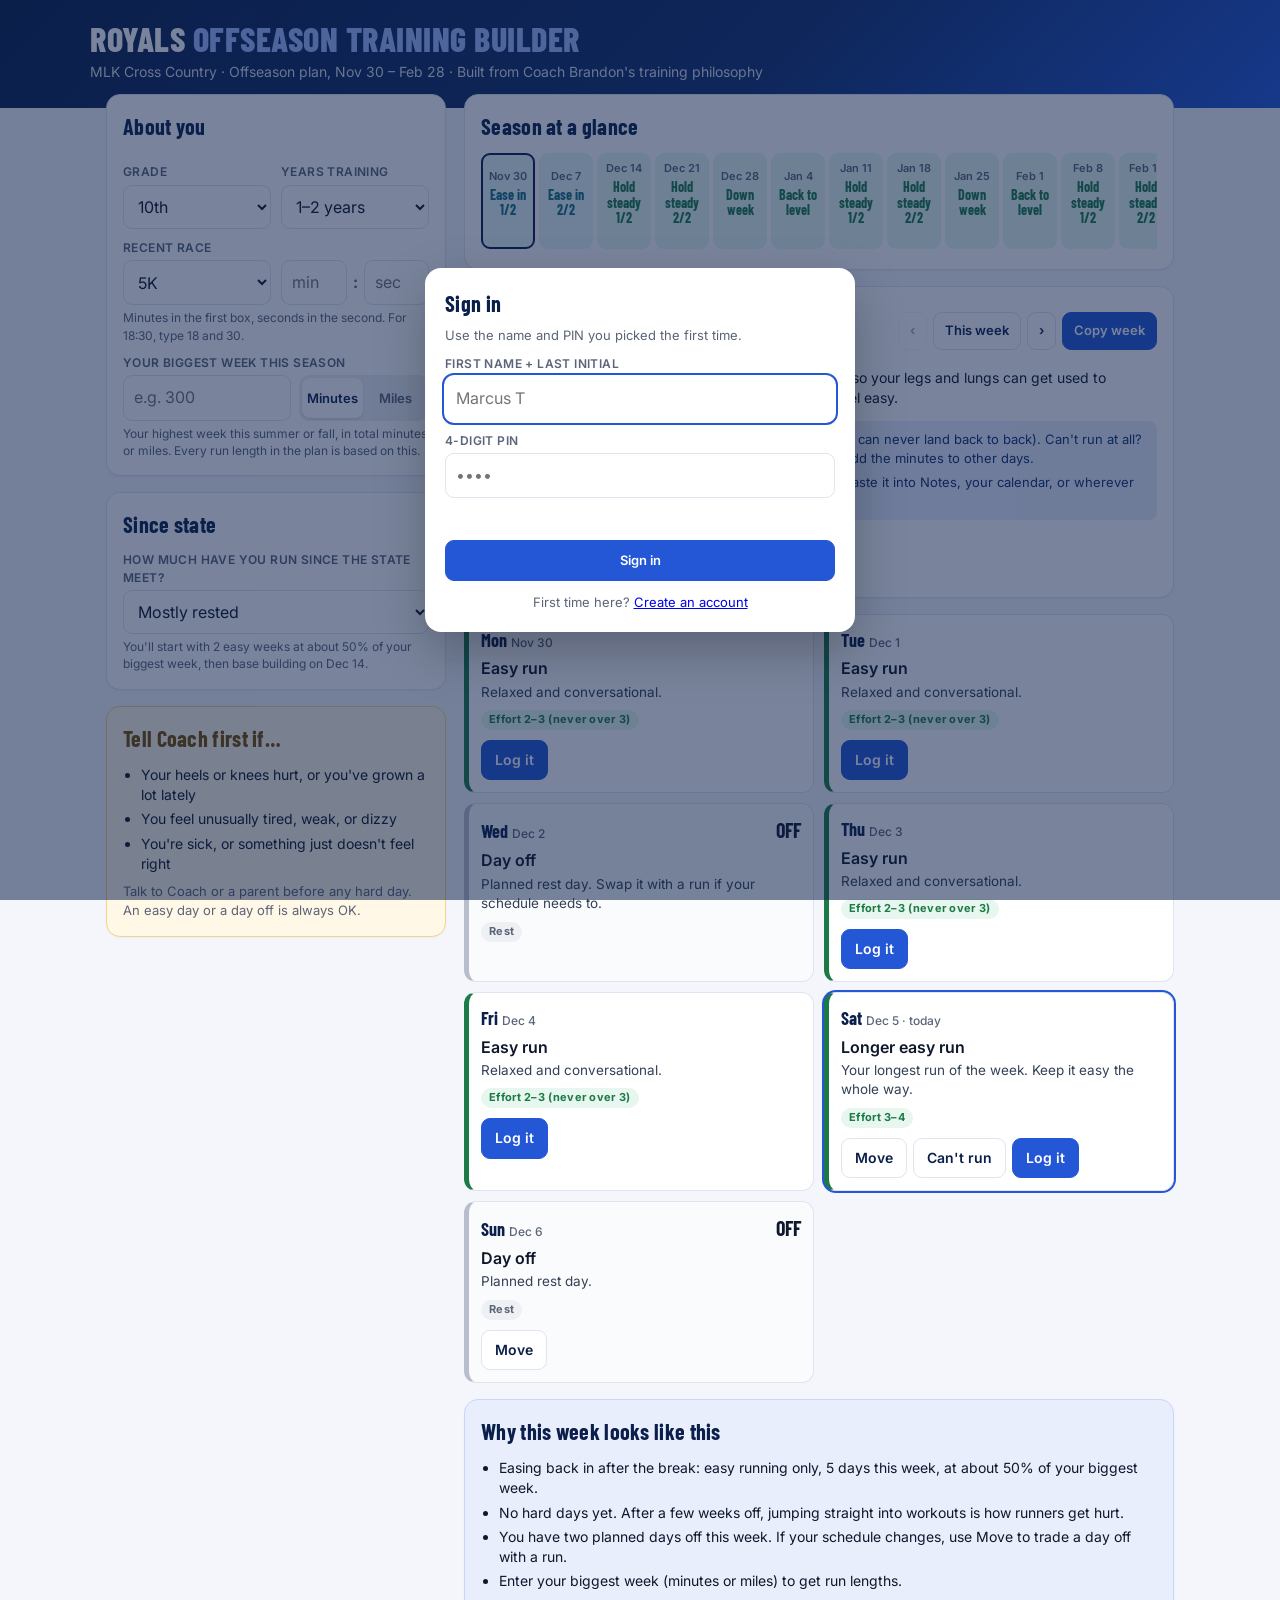
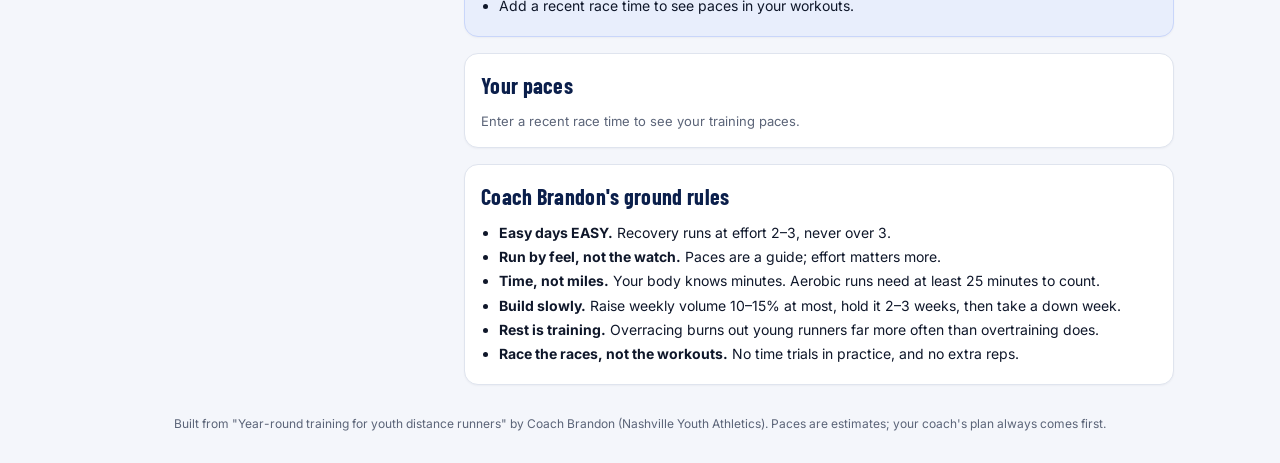
==== commit 17d094fc: "Training app: Can't run opens the log with a reason; saved to the team Sheet Co-Authored-By: Claude " ====
--- a/training/index.html
+++ b/training/index.html
@@ -440,7 +440,7 @@
       const down=label==="Down week";
       const variants=[
         {kind:"hard",flex:true,w:1.1,ttl:"Progression run",det:"Start easy and get a little faster the whole way. Finish the last 20% strong.",eff:E.prog},
-        {kind:"hard",flex:true,w:1.1,ttl:"Fartlek",det:"A slightly longer run with 8–10 hard surges at 2-mile/5K race effort. Pick a light pole or mailbox, run hard to it, then settle back to easy.",eff:"Easy + surges"}
+        {kind:"hard",flex:true,w:1.1,ttl:"Fartlek (speed play)",det:"\"Fartlek\" is Swedish for \"speed play\": an easy run with fast bursts mixed in. Do 8–10 hard surges at 2-mile/5K race effort. Pick a light pole or mailbox, run hard to it, then settle back to easy until you've recovered.",eff:"Easy + surges"}
       ];
       if(S.tage==="adv"){ const len=[20,25,30][k%3]; variants.push({kind:"hard",fixed:len+25,ttl:"Tempo run",det:`${len} min at a comfortably hard effort. Run by feel and don't chase a pace.`+WUCD,eff:E.tempo}); }
       const tpl=[
@@ -547,7 +547,7 @@
     $("phaseBlurb").textContent=info.blurb;
     const canFlex=ds.some((x,i)=>x&&!isLocked(x)&&addDays(m,i)>=today);
     $("flexHint").innerHTML = canFlex
-      ? `Busy day coming up? Use <b>Move</b> to trade days (hard days can never land back to back). Can't run at all? Log it as <b>Skipped</b>. That's OK, and don't add the minutes to other days.${S.weeks[iso(m)]?` <a href="#" id="resetWk">Undo my changes this week</a>`:""}`
+      ? `Busy day coming up? Use <b>Move</b> to trade days (hard days can never land back to back). Can't run at all? Tap <b>Can't run</b> and tell Coach why. That's OK, and don't add the minutes to other days.${S.weeks[iso(m)]?` <a href="#" id="resetWk">Undo my changes this week</a>`:""}`
       : "";
     const rw=$("resetWk"); if(rw) rw.onclick=e=>{ e.preventDefault(); delete S.weeks[iso(m)]; update(); toast("Week reset"); };
     const logged=ds.reduce((a,x)=>{ const lg=x&&LOGS[iso(x.date)]; return a+((lg&&+lg.actualMin)||0); },0);
@@ -568,9 +568,10 @@
       const lg=LOGS[iso(dt)];
       const acts=[];
       if(dt>=today && !isLocked(x)){ acts.push(`<button data-act="move" data-i="${i}">Move</button>`); }
-      if(dt<=today && x.kind!=="off") acts.push(`<button class="log" data-act="log" data-i="${i}">${lg?"Edit log":"Log it"}</button>`);
-      const isOver = lg && lg.status!=="skipped" && +lg.plannedMin>0 && +lg.actualMin > +lg.plannedMin*1.15;
-      const lgHtml = lg ? `<div class="logged${lg.hurts?" hurt":""}">✓ ${lg.status==="skipped"?"Skipped":`Logged ${lg.actualMin||0} min${lg.miles?` · ${lg.miles} mi`:""}${lg.effort?` · effort ${lg.effort}`:""}`}${lg.hurts?" · something hurts":""}${isOver?" · over plan":""}</div>` : "";
+      if(dt>=today && x.kind!=="off" && !lg) acts.push(`<button data-act="cant" data-i="${i}">Can't run</button>`);
+      if((dt<=today || lg) && x.kind!=="off") acts.push(`<button class="log" data-act="log" data-i="${i}">${lg?"Edit log":"Log it"}</button>`);
+      const isOver = lg && !isCant(lg.status) && +lg.plannedMin>0 && +lg.actualMin > +lg.plannedMin*1.15;
+      const lgHtml = lg ? `<div class="logged${lg.hurts?" hurt":""}">✓ ${isCant(lg.status)?`Can't run${splitReason(lg.notes).reason?" · "+splitReason(lg.notes).reason:""}`:`Logged ${lg.actualMin||0} min${lg.miles?` · ${lg.miles} mi`:""}${lg.effort?` · effort ${lg.effort}`:""}`}${lg.hurts?" · something hurts":""}${isOver?" · over plan":""}</div>` : "";
       return `<div class="day ${kmap[x.kind]}${iso(dt)===iso(today)?" today":""}"><div class="top"><span class="dn">${DAYS[i]} <span class="dt">${short(dt)}${iso(dt)===iso(today)?" · today":""}</span></span><span class="min">${mm}</span></div>
         <div class="ttl">${x.ttl}${x.moved?`<span class="moved">MOVED</span>`:""}</div><div class="det">${x.det}</div>${x.ex?`<div class="ex">${x.ex}</div>`:""}<span class="chip">${x.eff}</span>${lgHtml}${acts.length?`<div class="acts">${acts.join("")}</div>`:""}</div>`;
     }).join("");
@@ -691,44 +692,66 @@
     }
     $("mClose").onclick=closeModal;
   }
-  function logModal(a){
+  const REASONS=["Sick","Hurt / sore","School or work","Weather","Family / travel","Other"];
+  const isCant = st => st==="can't run" || st==="skipped";
+  function splitReason(notes){ const m=String(notes||"").match(/^Reason: ([^.]*)\.\s*(.*)$/s); return m? {reason:m[1], rest:m[2]} : {reason:"", rest:String(notes||"")}; }
+  function logModal(a, preset){
     const w=curWeek(), x=w.cur[a], k=iso(addDays(w.m,a)), lg=LOGS[k]||{};
-    const st=lg.status||"planned";
-    openModal(`<h2>Log ${dayLabel(w.m,a)}</h2><p class="muted" style="margin:0">Planned: ${desc(x)}</p>
+    const st = preset || (isCant(lg.status) ? "can't run" : (lg.status||"planned"));
+    const sr = splitReason(lg.notes);
+    openModal(`<h2>${st==="can't run"?"Can't run":"Log"} ${dayLabel(w.m,a)}</h2><p class="muted" style="margin:0">Planned: ${desc(x)}</p>
       <p class="muted" style="margin:6px 0 0">${API_URL?"Your log goes to the team database, where your coaches can see it.":"Demo: logs stay on this device. In the real app, they go to the team database your coaches can see."}</p>
-      <div class="row"><div><label for="lMin">Minutes run</label><input id="lMin" type="number" min="0" inputmode="numeric" value="${lg.actualMin!=null&&lg.actualMin!==""?lg.actualMin:((band(x)||[x.min||""])[0])}"></div>
-      <div><label for="lMi">Miles (optional)</label><input id="lMi" type="number" min="0" step="0.1" inputmode="decimal" value="${lg.miles||""}"></div></div>
-      <label for="lEff">Effort (1 = super easy, 10 = all-out)</label>
-      <select id="lEff"><option value="">Pick one</option>${[1,2,3,4,5,6,7,8,9,10].map(n=>`<option ${String(lg.effort)===String(n)?"selected":""}>${n}</option>`).join("")}</select>
       <label for="lSt">How did it go?</label>
-      <select id="lSt"><option value="planned" ${st==="planned"?"selected":""}>Did it as planned</option><option value="changed" ${st==="changed"?"selected":""}>Changed it</option><option value="skipped" ${st==="skipped"?"selected":""}>Skipped it</option></select>
+      <select id="lSt"><option value="planned" ${st==="planned"?"selected":""}>Did it as planned</option><option value="changed" ${st==="changed"?"selected":""}>Changed it</option><option value="can't run" ${st==="can't run"?"selected":""}>Can't run</option></select>
+      <div id="ranBox">
+        <div class="row"><div><label for="lMin">Minutes run</label><input id="lMin" type="number" min="0" inputmode="numeric" value="${lg.actualMin!=null&&lg.actualMin!==""&&!isCant(lg.status)?lg.actualMin:((band(x)||[x.min||""])[0])}"></div>
+        <div><label for="lMi">Miles (optional)</label><input id="lMi" type="number" min="0" step="0.1" inputmode="decimal" value="${lg.miles||""}"></div></div>
+        <label for="lEff">Effort (1 = super easy, 10 = all-out)</label>
+        <select id="lEff"><option value="">Pick one</option>${[1,2,3,4,5,6,7,8,9,10].map(n=>`<option ${String(lg.effort)===String(n)?"selected":""}>${n}</option>`).join("")}</select>
+      </div>
+      <div id="cantBox">
+        <label for="lWhy">Reason</label>
+        <select id="lWhy"><option value="">Pick one</option>${REASONS.map(r=>`<option ${sr.reason===r?"selected":""}>${r}</option>`).join("")}</select>
+      </div>
       <label class="check"><input type="checkbox" id="lHurt" ${lg.hurts?"checked":""}> Something hurts</label>
-      <label for="lNotes">Notes (optional)</label><textarea id="lNotes" maxlength="500" placeholder="How you felt, what you changed…">${esc(lg.notes||"")}</textarea>
+      <label for="lNotes" id="lNotesLbl">Notes (optional)</label><textarea id="lNotes" maxlength="500" placeholder="How you felt, what you changed…">${esc(sr.rest)}</textarea>
       <div class="err" id="lErr"></div>
       <div class="mrow"><button class="btn" id="mClose">Cancel</button><button class="btn primary" id="lSave">Save</button></div>`);
-    $("lSt").onchange=()=>{ if($("lSt").value==="skipped") $("lMin").value=0; };
+    const sync=()=>{ const c=$("lSt").value==="can't run";
+      $("ranBox").style.display=c?"none":""; $("cantBox").style.display=c?"":"none";
+      $("lNotesLbl").textContent=c?"Details (optional)":"Notes (optional)";
+      $("lNotes").placeholder=c?"Anything Coach should know?":"How you felt, what you changed…"; };
+    $("lSt").onchange=sync; sync();
+    $("lWhy").onchange=()=>{ if($("lWhy").value==="Hurt / sore") $("lHurt").checked=true; };
     $("mClose").onclick=closeModal;
     $("lSave").onclick=()=>{
-      const status=$("lSt").value, mins=$("lMin").value;
-      if(status!=="skipped" && !(+mins>0)){ $("lErr").textContent="Enter how many minutes you ran (or choose Skipped)."; return; }
-      saveLog(a,{actualMin:status==="skipped"?0:+mins,miles:$("lMi").value,effort:$("lEff").value,status,hurts:$("lHurt").checked,notes:$("lNotes").value.trim()});
+      const status=$("lSt").value;
+      if(status==="can't run"){
+        const why=$("lWhy").value; if(!why){ $("lErr").textContent="Pick a reason, so Coach knows what happened."; return; }
+        const det=$("lNotes").value.trim();
+        saveLog(a,{actualMin:0,miles:"",effort:"",status,hurts:$("lHurt").checked||why==="Hurt / sore",notes:`Reason: ${why}.${det?" "+det:""}`});
+        return;
+      }
+      const mins=$("lMin").value;
+      if(!(+mins>0)){ $("lErr").textContent="Enter how many minutes you ran (or choose Can't run)."; return; }
+      saveLog(a,{actualMin:+mins,miles:$("lMi").value,effort:$("lEff").value,status,hurts:$("lHurt").checked,notes:$("lNotes").value.trim()});
     };
   }
   function saveLog(a,v){
     const w=curWeek(), x=w.cur[a], dd=addDays(w.m,a), k=iso(dd);
     const entry=Object.assign({date:k,weekOf:w.k,day:DAYS[a],planned:x?x.ttl:"",plannedMin:x?((band(x)||[0,x.min||0])[1]):0},v);
     LOGS[k]=entry; saveLocal(); render();
-    const over = v.status!=="skipped" && entry.plannedMin>0 && +v.actualMin > entry.plannedMin*1.15;
+    const over = !isCant(v.status) && entry.plannedMin>0 && +v.actualMin > entry.plannedMin*1.15;
     entry.over = over; LOGS[k]=entry; saveLocal(); render();
     if(over && !v.hurts){ openModal(`<h2>Easy there 😊</h2><p>You ran <b>${v.actualMin} min</b> and the plan topped out at <b>${entry.plannedMin}</b>. We love the hustle, but running more than the plan doesn't make you faster. It just makes injuries more likely.</p><p>The plan builds you up on purpose, a little at a time. Trust it, and stick to the minutes from here.</p><div class="mrow"><button class="btn primary" id="mClose">Got it</button></div>`); $("mClose").onclick=closeModal; }
     else if(v.hurts) openModal(`<h2>Thanks for telling us</h2><p>Coach will see this. Please also tell Coach in person, and take it easy until you've talked. An easy day or a day off is always OK.</p><div class="mrow"><button class="btn primary" id="mClose">OK</button></div>`), $("mClose").onclick=closeModal;
-    else if(v.status==="skipped"){ openModal(`<h2>Logged as skipped</h2><p><b>That's OK.</b> Missing one run won't hurt your fitness. Don't add the minutes to your other days. Just pick up the plan tomorrow.</p><div class="mrow"><button class="btn primary" id="mClose">Got it</button></div>`); $("mClose").onclick=closeModal; }
+    else if(isCant(v.status)){ openModal(`<h2>Got it</h2><p><b>That's OK.</b> Missing one run won't hurt your fitness. Don't add the minutes to your other days. Just pick up the plan tomorrow.</p><div class="mrow"><button class="btn primary" id="mClose">Got it</button></div>`); $("mClose").onclick=closeModal; }
     else { closeModal(); toast("Run logged"); }
     if(API_URL && SESS){ setSync("Saving…"); api({action:"log",name:SESS.name,pin:SESS.pin,log:entry}).then(r=>setSync(r.ok?"Saved to Coach's sheet ✓":"Couldn't save. Try again later.")).catch(()=>{ setSync("Offline. Your log is saved on this phone, so re-save it when you're back online."); }); }
   }
   $("days").addEventListener("click",e=>{
     const b=e.target.closest("button[data-act]"); if(!b) return;
-    const i=+b.dataset.i; ({move:moveModal,cant:cantModal,log:logModal})[b.dataset.act](i);
+    const i=+b.dataset.i; if(b.dataset.act==="cant") logModal(i,"can't run"); else ({move:moveModal,log:logModal})[b.dataset.act](i);
   });
 
   // ---------- sync with the team Sheet ----------
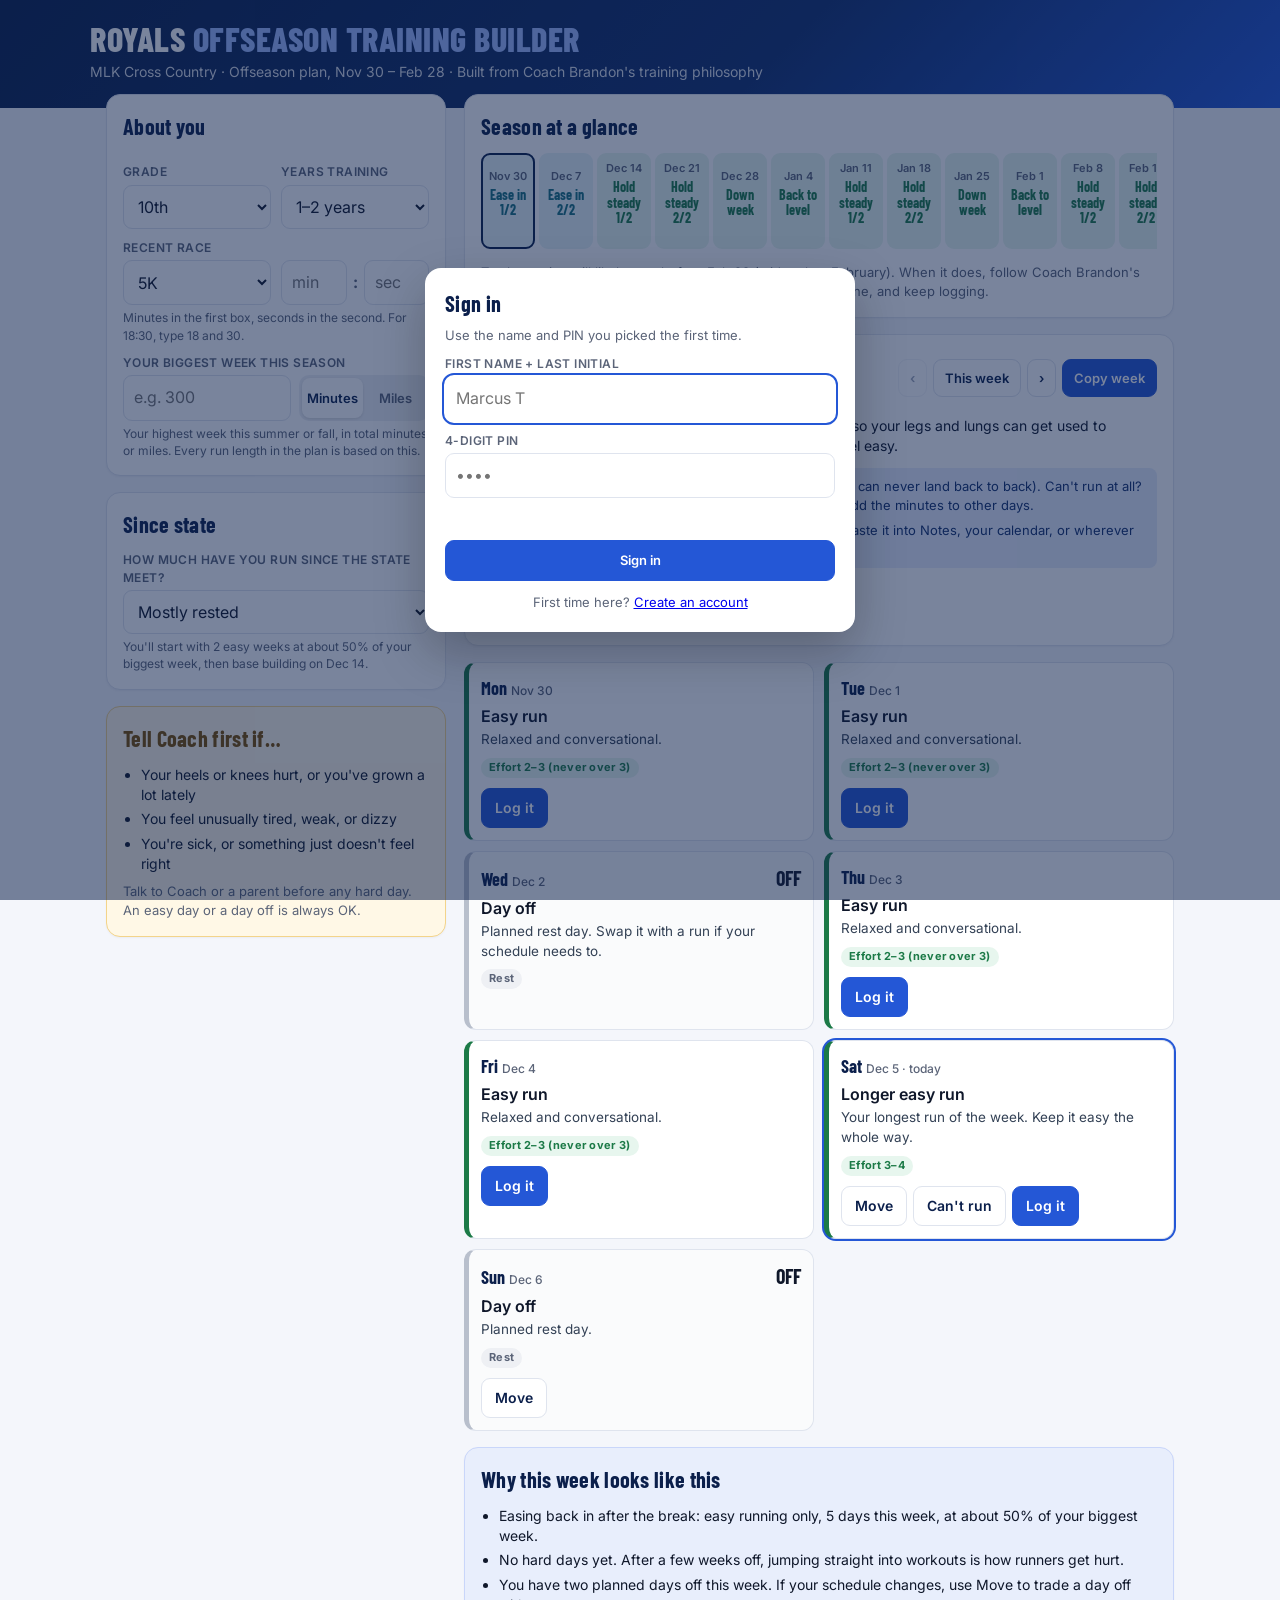
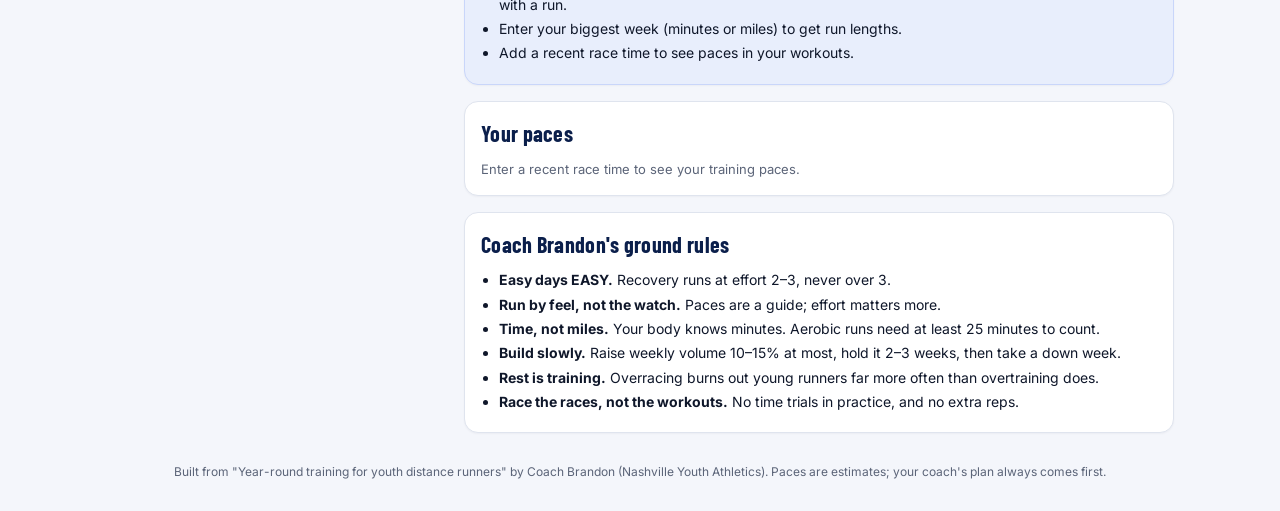
==== commit fb514010: "Training: note that track practice will likely start before Feb 28 Co-Authored-By: Claude Sonnet 5.5" ====
--- a/training/index.html
+++ b/training/index.html
@@ -238,6 +238,7 @@
     <div class="card">
       <h2>Season at a glance</h2>
       <div class="strip" id="strip"></div>
+      <p class="muted" style="margin:10px 0 0">Track practice will likely start before Feb 28 (mid-to-late February). When it does, follow Coach Brandon's track workouts, use this plan on days he doesn't give you one, and keep logging.</p>
     </div>
 
     <div class="card">
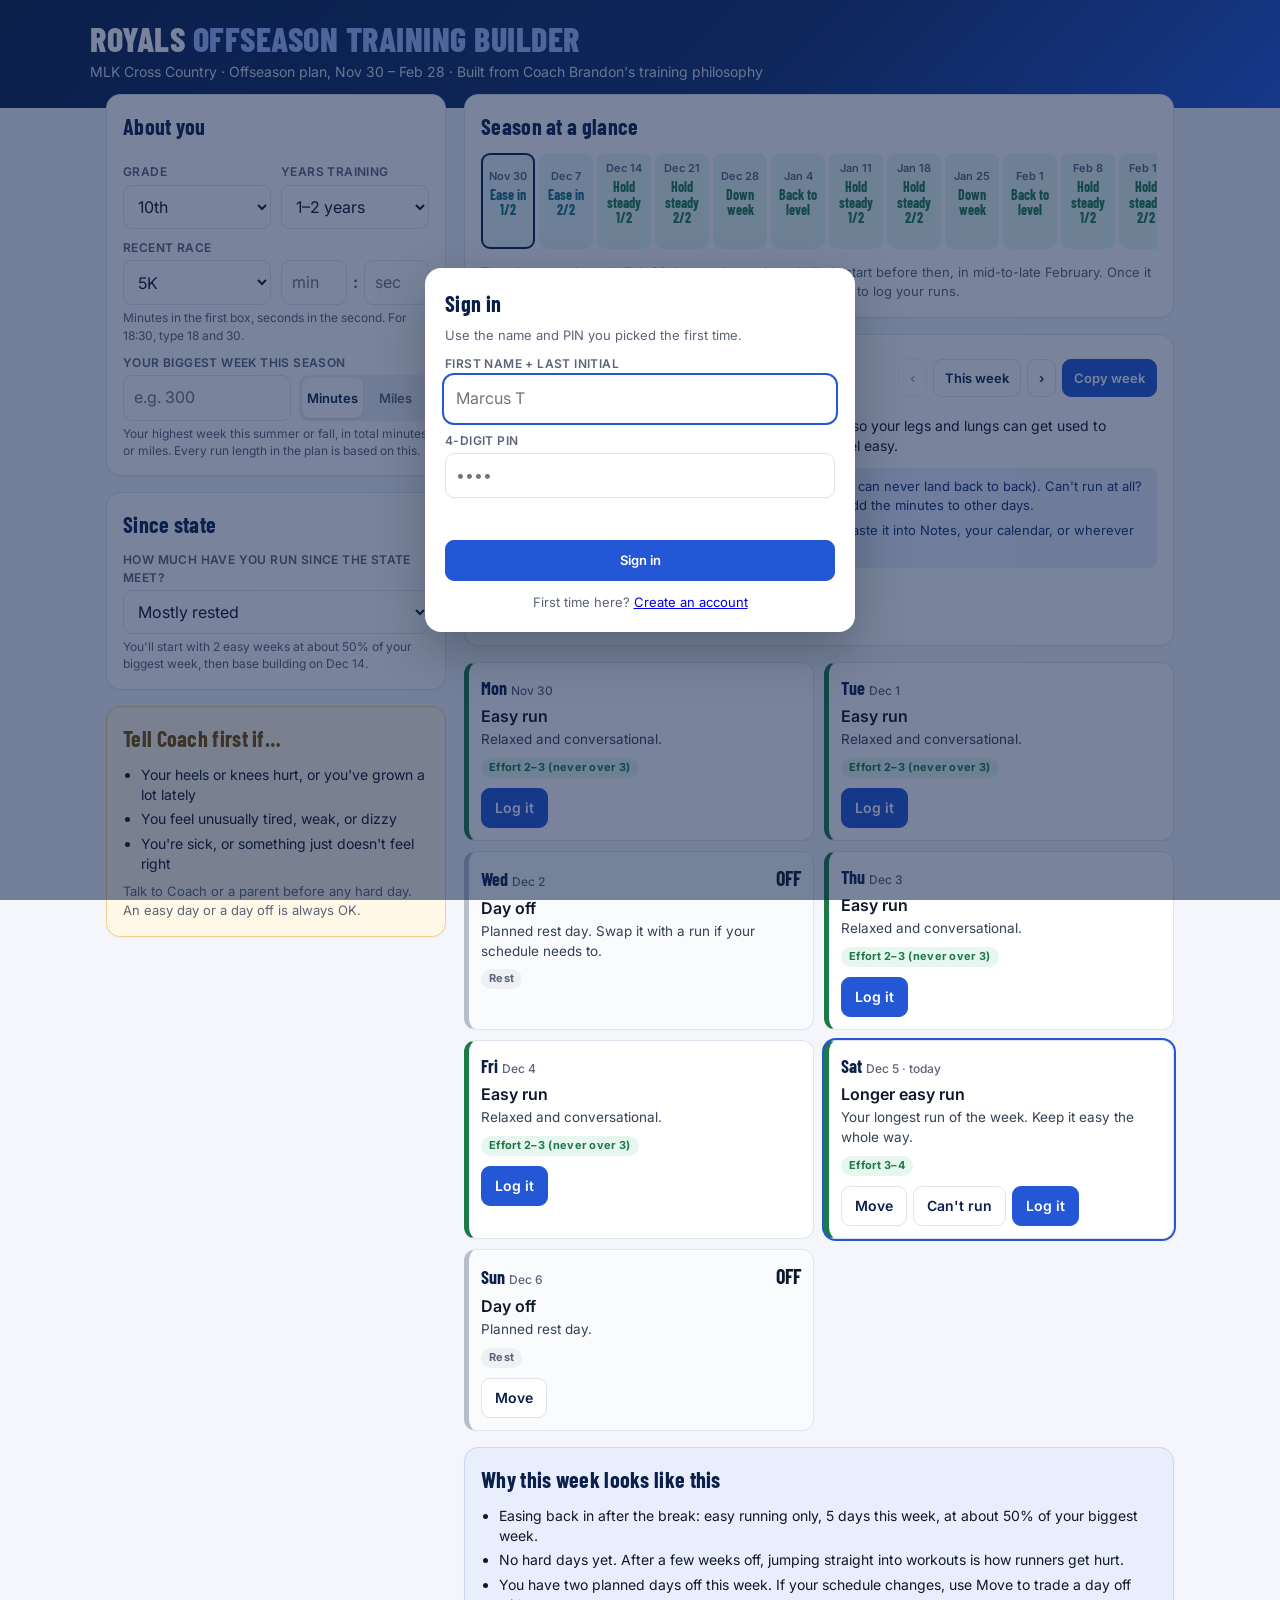
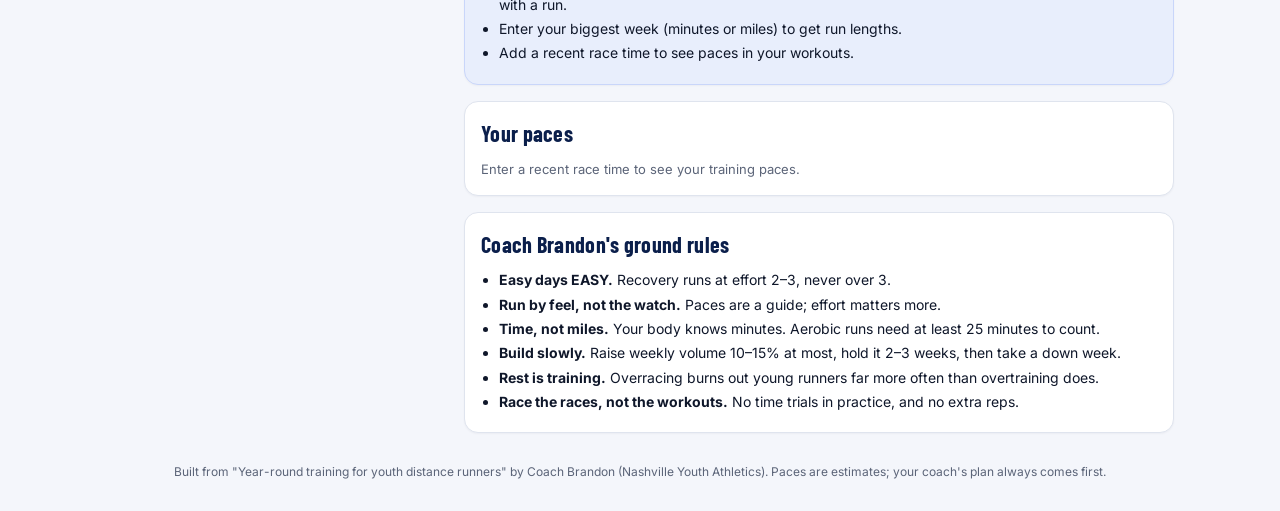
==== commit bd24749b: "Training: reword track-practice note Co-Authored-By: Claude Sonnet 5.5 <noreply@anthropic.com> Claud" ====
--- a/training/index.html
+++ b/training/index.html
@@ -238,7 +238,7 @@
     <div class="card">
       <h2>Season at a glance</h2>
       <div class="strip" id="strip"></div>
-      <p class="muted" style="margin:10px 0 0">Track practice will likely start before Feb 28 (mid-to-late February). When it does, follow Coach Brandon's track workouts, use this plan on days he doesn't give you one, and keep logging.</p>
+      <p class="muted" style="margin:10px 0 0">The plan runs through Feb 28, but track practice will likely start before then, in mid-to-late February. Once it does, follow your track workouts. You can still use this then to log your runs.</p>
     </div>
 
     <div class="card">
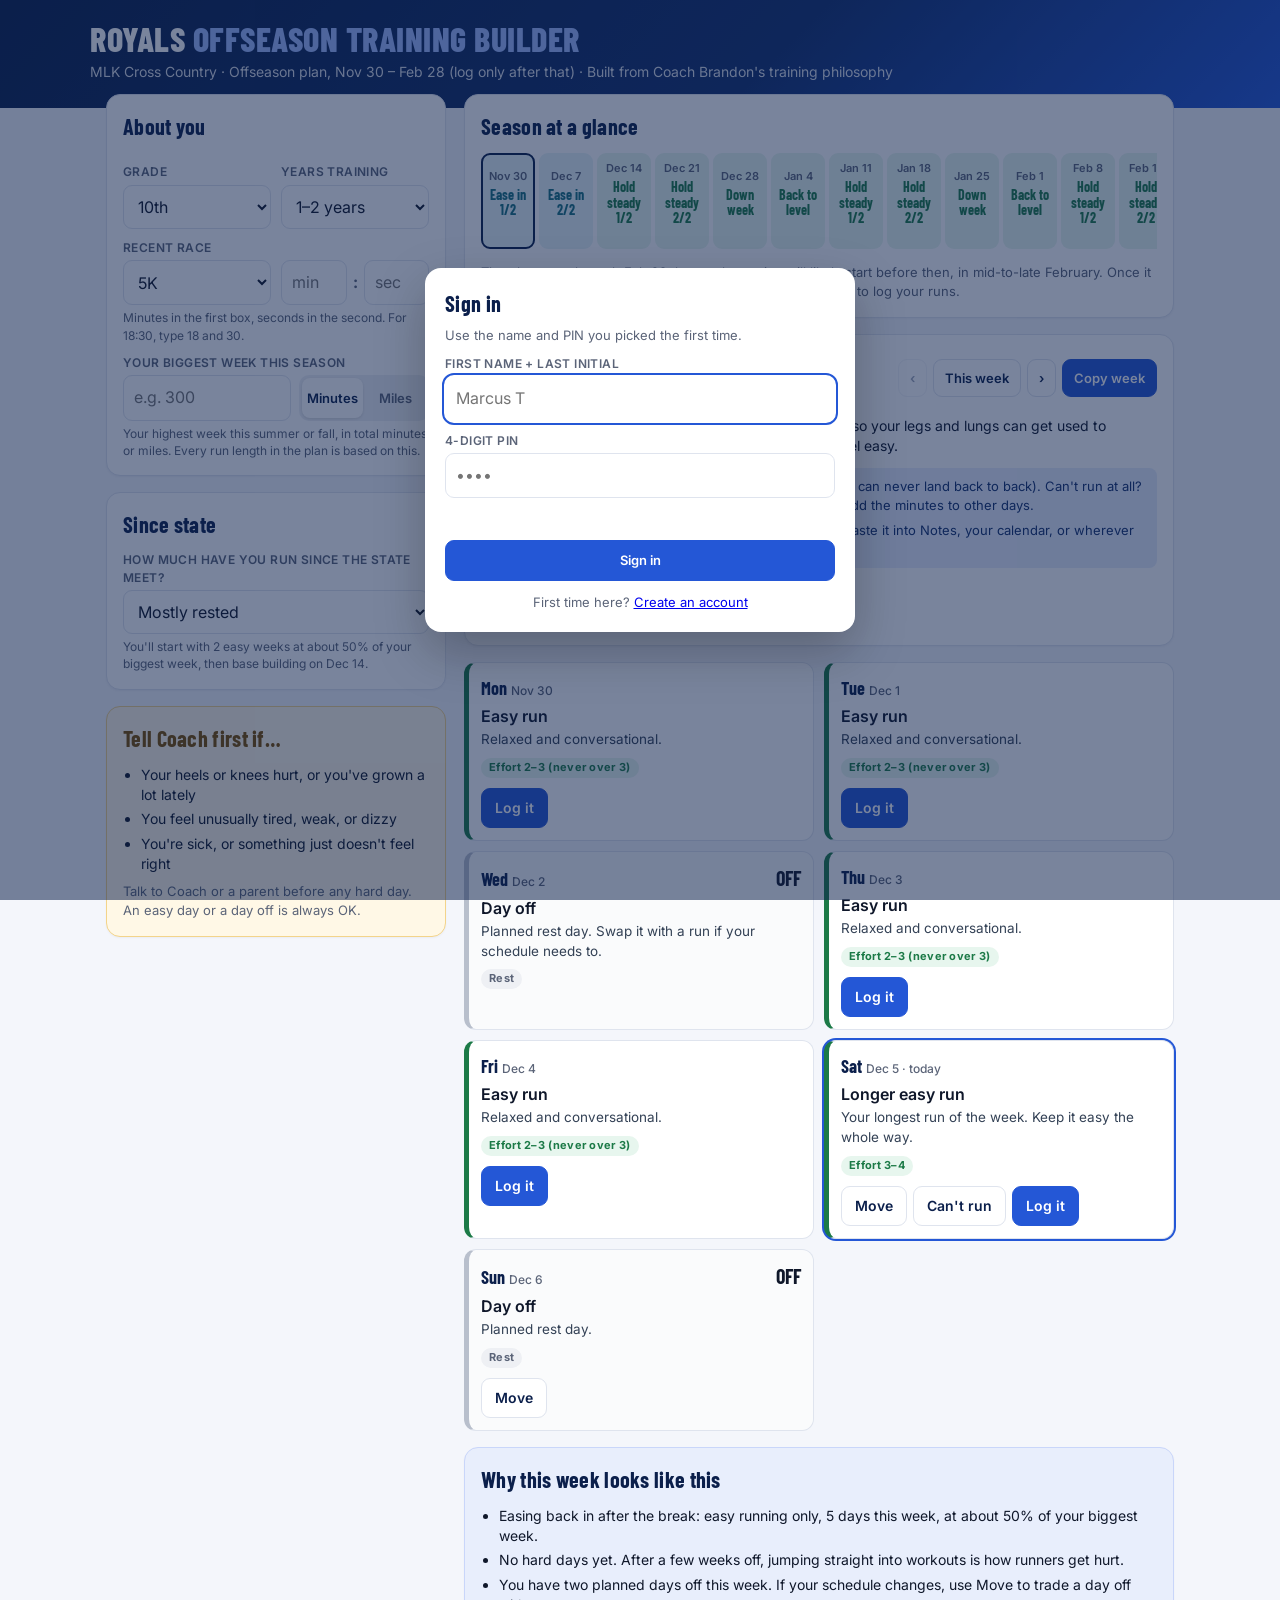
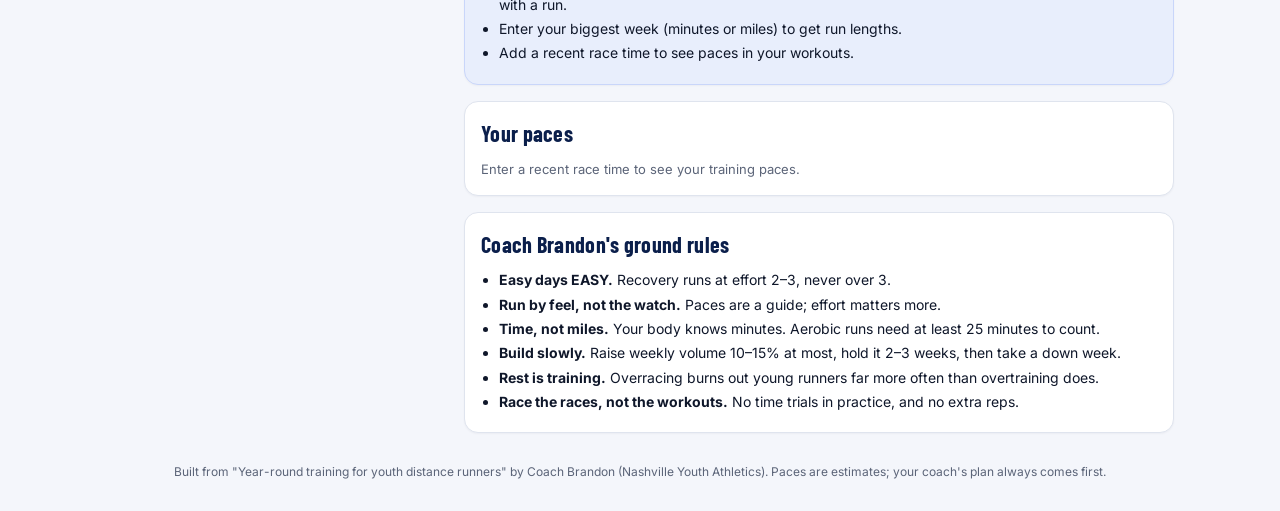
==== commit de7b0c28: "Training: add log-only days after Feb 28 (through May 31) so athletes can keep logging Co-Authored-B" ====
--- a/training/index.html
+++ b/training/index.html
@@ -73,6 +73,7 @@
   .wk.p-active{background:var(--act)} .wk.p-active .l{color:var(--act-i)}
   .wk.p-base{background:var(--easy)} .wk.p-base .l{color:var(--easy-i)}
   .wk.p-ease{background:var(--act)} .wk.p-ease .l{color:var(--act-i)}
+  .wk.p-log{background:#f1f3f8} .wk.p-log .l{color:var(--muted)}
   .legend{display:flex;gap:12px;flex-wrap:wrap;font-size:12px;color:var(--muted);margin-top:8px}
   .legend i{display:inline-block;width:10px;height:10px;border-radius:3px;margin-right:4px;vertical-align:-1px}
   .days{display:grid;grid-template-columns:repeat(auto-fill,minmax(250px,1fr));gap:10px}
@@ -158,7 +159,7 @@
   <div class="wrap hdr">
     <div>
       <h1>ROYALS <span>OFFSEASON TRAINING BUILDER</span></h1>
-      <p>MLK Cross Country · Offseason plan, Nov 30 – Feb 28 · Built from Coach Brandon's training philosophy</p>
+      <p>MLK Cross Country · Offseason plan, Nov 30 – Feb 28 (log only after that) · Built from Coach Brandon's training philosophy</p>
     </div>
     <div class="acct" id="acct"></div>
   </div>
@@ -301,7 +302,7 @@
   const DAYS=["Mon","Tue","Wed","Thu","Fri","Sat","Sun"];
   const DIST={"1600":1600,"mile":1609.34,"3200":3200,"2mi":3218.69,"5000":5000};
   const D = (y,m,d) => new Date(y,m-1,d);
-  const START=D(2026,11,30), END=D(2027,2,28), STATE=D(2026,11,7);
+  const START=D(2026,11,30), END=D(2027,2,28), LOG_END=D(2027,5,31), STATE=D(2026,11,7);   // plan ends at END; days after END (through LOG_END) are log-only
   const OFF_DAYS=10, ACTIVE_DAYS=14;
   const RACES=[
     {id:"rl",   name:"Running Lane XC Championships", date:"2026-12-05", dist:"5k"}
@@ -380,7 +381,7 @@
 
   // ---------- day rules ----------
   const isHard = x => !!x && (x.kind==="hard" || x.kind==="long" || !!x.long || x.kind==="race");
-  const isLocked = x => !x || x.kind==="race" || x.ttl==="Shakeout" || x.phase==="off" || x.phase==="active" || /Thanksgiving/.test(x.ttl||"");
+  const isLocked = x => !x || x.kind==="race" || x.ttl==="Shakeout" || x.phase==="off" || x.phase==="active" || x.phase==="log" || /Thanksgiving/.test(x.ttl||"");
 
   // ---------- plan engine ----------
   const DEFAULT_EASY=8.5*60; // sec/mile if no race time
@@ -473,15 +474,17 @@
   }
 
   // ---------- weeks ----------
-  const MONDAYS=[]; for(let m=mondayOf(START); m<=END; m=addDays(m,7)) MONDAYS.push(new Date(m));
+  const MONDAYS=[]; for(let m=mondayOf(START); m<=LOG_END; m=addDays(m,7)) MONDAYS.push(new Date(m));
   let wi=Math.max(0,Math.min(MONDAYS.length-1, MONDAYS.findIndex(m=>dayDiff(today,m)>=0&&dayDiff(today,m)<7)));
   if(wi<0) wi=0;
+  if(today>addDays(LOG_END,6)) wi=MONDAYS.length-1;
 
   const PH={
     race:{name:"Racing · Holding Your Peak",blurb:"You've done the work, so this stretch is about staying sharp. Volume stays at taper level. Hard days are short and high quality with lots of recovery. You can hold a peak for about 2–3 weeks."},
     off:{name:"Complete Rest",blurb:"Take 7–10 days completely off. Your body and mind need it after a long season, and it's what keeps you improving year after year."},
     active:{name:"Active Rest",blurb:"Stay active without formal training: other sports, light jogs, time with family. You're getting ready, mentally and physically, for the next build."},
     ease:{name:"Easing Back In",blurb:"Welcome back. These first weeks are easy running only, so your legs and lungs can get used to running again before workouts start. Every run should feel easy."},
+    log:{name:"Log Only",blurb:"There are no planned runs after Feb 28. Follow your track workouts, and log what you run so your coaches can see it."},
     base:{name:"Base Building",blurb:"Build a bigger engine. This phase is about time on your feet, not pace. You'll work back to your biggest week, then set new personal bests. Leave the watch at home except to time the run."}
   };
 
@@ -511,7 +514,8 @@
     for(let i=1;i<seq.length;i++) if(isHard(seq[i-1])&&isHard(seq[i])) return false;
     return true;
   }
-  function weekDays(R,m){ return DAYS.map((_,i)=>R.days[iso(addDays(m,i))]||null); }
+  function logOnlyDay(d){ return {kind:"log",phase:"log",ttl:"Log a run",det:"No planned run. Follow your track workouts and log what you ran.",eff:"Any",min:0,date:d}; }
+  function weekDays(R,m){ return DAYS.map((_,i)=>{ const d=addDays(m,i); return R.days[iso(d)] || (d>END && d<=addDays(LOG_END,6) ? logOnlyDay(d) : null); }); }
   function weekPhase(ds){ const c={}; ds.forEach(x=>{ if(x) c[x.phase]=(c[x.phase]||0)+1; });
     if(c.race) return "race"; let best=null; for(const k in c) if(!best||c[k]>c[best]) best=k; return best||"off"; }
 
@@ -534,7 +538,7 @@
     $("strip").innerHTML=MONDAYS.map((m,i)=>{
       const ds=weekDays(R,m), ph=weekPhase(ds);
       const wb=weekBand(ds), tot=wb[1];
-      const lbl=(R.weekInfo[iso(m)]||{}).label||({race:"Racing",off:"Rest",active:"Active",base:"Base",ease:"Ease in"})[ph];
+      const lbl=(R.weekInfo[iso(m)]||{}).label||({race:"Racing",off:"Rest",active:"Active",base:"Base",ease:"Ease in",log:"Log only"})[ph];
       return `<button class="wk p-${ph}${i===wi?" sel":""}" data-i="${i}"><div class="d">${short(m)}</div><div class="l">${lbl}</div><div class="m">${tot?wb[0]+"–"+wb[1]:"&nbsp;"}</div></button>`;
     }).join("");
     $("strip").querySelectorAll(".wk").forEach(b=>b.onclick=()=>{ wi=+b.dataset.i; render(); });
@@ -544,7 +548,7 @@
     const end=addDays(m,6);
     $("phaseName").textContent=info.name;
     const phs=[...new Set(ds.filter(Boolean).map(x=>x.phase))];
-    $("phaseMeta").textContent=`Week of ${short(m)} – ${short(end)}`+(phs.length>1?` · ${phs.map(p=>({race:"racing",off:"rest",active:"active rest",base:"base",ease:"easing in"})[p]).join(" → ")}`:"");
+    $("phaseMeta").textContent=`Week of ${short(m)} – ${short(end)}`+(phs.length>1?` · ${phs.map(p=>({race:"racing",off:"rest",active:"active rest",base:"base",ease:"easing in",log:"log only"})[p]).join(" → ")}`:"");
     $("phaseBlurb").textContent=info.blurb;
     const canFlex=ds.some((x,i)=>x&&!isLocked(x)&&addDays(m,i)>=today);
     $("flexHint").innerHTML = canFlex
@@ -569,7 +573,7 @@
       const lg=LOGS[iso(dt)];
       const acts=[];
       if(dt>=today && !isLocked(x)){ acts.push(`<button data-act="move" data-i="${i}">Move</button>`); }
-      if(dt>=today && x.kind!=="off" && !lg) acts.push(`<button data-act="cant" data-i="${i}">Can't run</button>`);
+      if(dt>=today && x.kind!=="off" && x.kind!=="log" && !lg) acts.push(`<button data-act="cant" data-i="${i}">Can't run</button>`);
       if((dt<=today || lg) && x.kind!=="off") acts.push(`<button class="log" data-act="log" data-i="${i}">${lg?"Edit log":"Log it"}</button>`);
       const isOver = lg && !isCant(lg.status) && +lg.plannedMin>0 && +lg.actualMin > +lg.plannedMin*1.15;
       const lgHtml = lg ? `<div class="logged${lg.hurts?" hurt":""}">✓ ${isCant(lg.status)?`Can't run${splitReason(lg.notes).reason?" · "+splitReason(lg.notes).reason:""}`:`Logged ${lg.actualMin||0} min${lg.miles?` · ${lg.miles} mi`:""}${lg.effort?` · effort ${lg.effort}`:""}`}${lg.hurts?" · something hurts":""}${isOver?" · over plan":""}</div>` : "";
@@ -603,6 +607,7 @@
       why.push(S.tage==="adv"?"With 3+ years of training you can build up to 15% a week. Everyone else stays at 10%.":"Volume goes up no more than 10% a week.");
       why.push(m>=D(2027,2,15) ? "Track season: once track practice starts, follow Coach Brandon's track workouts. Use this plan on days Coach Brandon doesn't give you one, and keep logging your runs here." : "Coach Brandon will tell you when track workouts start. Until then, it's all about building the engine.");
     }
+    if(ds.some(x=>x&&x.phase==="log")) why.push("This part of the season is log only. There's no planned run, so follow your track workouts and log what you run here.");
     if(!peak) why.push("Enter your biggest week (minutes or miles) to get run lengths.");
     if(!P) why.push("Add a recent race time to see paces in your workouts.");
     $("why").innerHTML=why.filter(Boolean).map(t=>`<li>${t}</li>`).join("");
@@ -655,7 +660,7 @@
   function closeModal(){ $("ov").classList.remove("show"); }
   $("ov").addEventListener("click",e=>{ if(e.target===$("ov") && !$("ov").dataset.locked) closeModal(); });
   const dayLabel=(m,i)=>`${DAYS[i]}, ${short(addDays(m,i))}`;
-  const desc=x=>x? `${x.ttl}${x.min?` (${bandTxt(x)})`:x.kind==="off"?" (off)":""}`:"";
+  const desc=x=>x&&x.kind==="log"? "no planned run (log only)" : x? `${x.ttl}${x.min?` (${bandTxt(x)})`:x.kind==="off"?" (off)":""}`:"";
 
   function curWeek(){ const m=MONDAYS[wi]; return {m,k:iso(m),perm:(S.weeks[iso(m)]||ID).slice(),cur:weekDays(LASTR,m)}; }
   function trySwap(a,b){
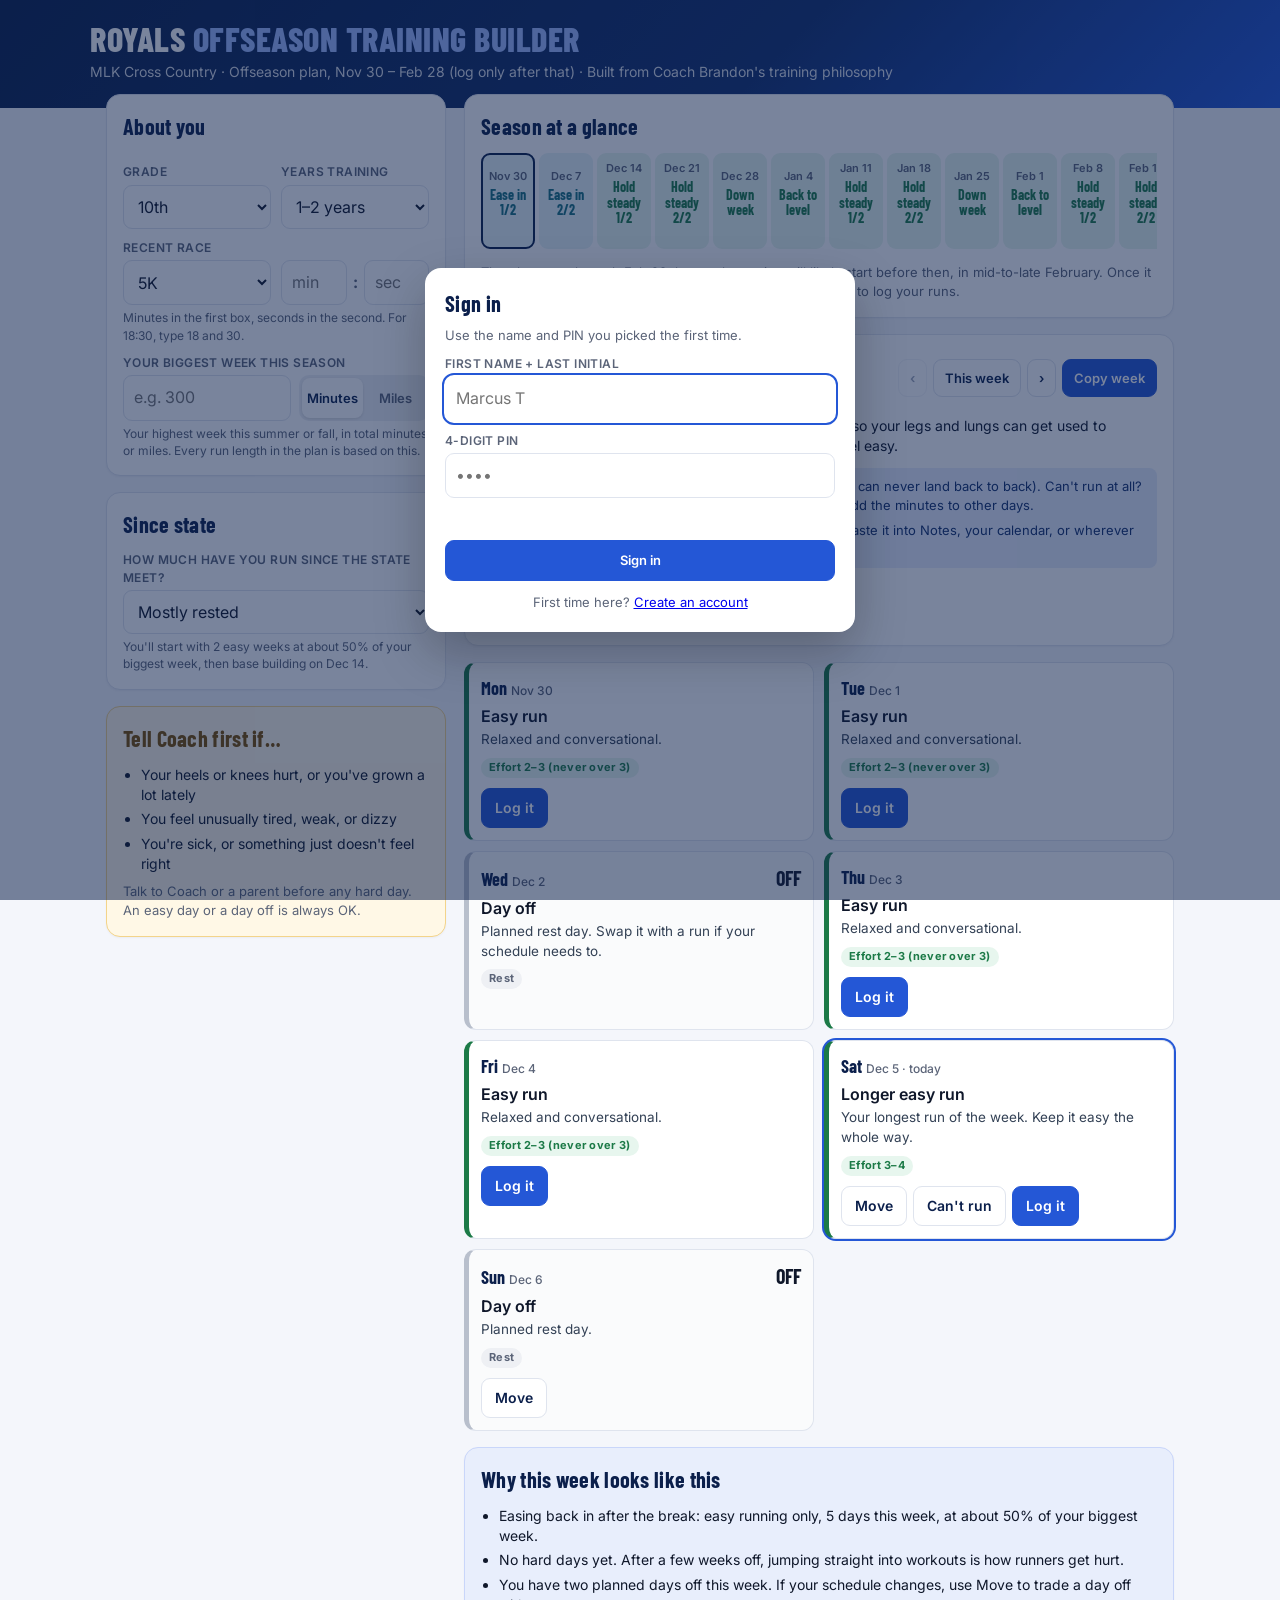
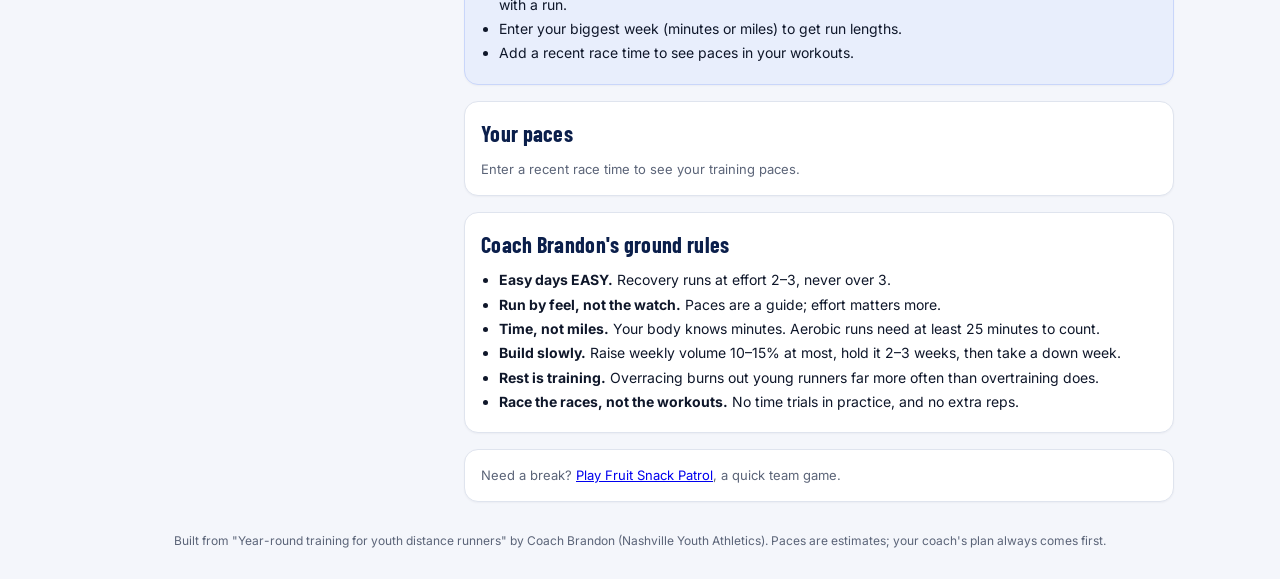
==== commit 6bc77bbf: "Link Fruit Snack Patrol from the Offseason view, Training Resources and the training app Co-Authored" ====
--- a/training/index.html
+++ b/training/index.html
@@ -287,6 +287,10 @@
         <li><b>Race the races, not the workouts.</b> No time trials in practice, and no extra reps.</li>
       </ul>
     </div>
+
+    <div class="card">
+      <p class="muted" style="margin:0">Need a break? <a href="../fruit-snack-patrol.html">Play Fruit Snack Patrol</a>, a quick team game.</p>
+    </div>
   </div>
 </div>
 
